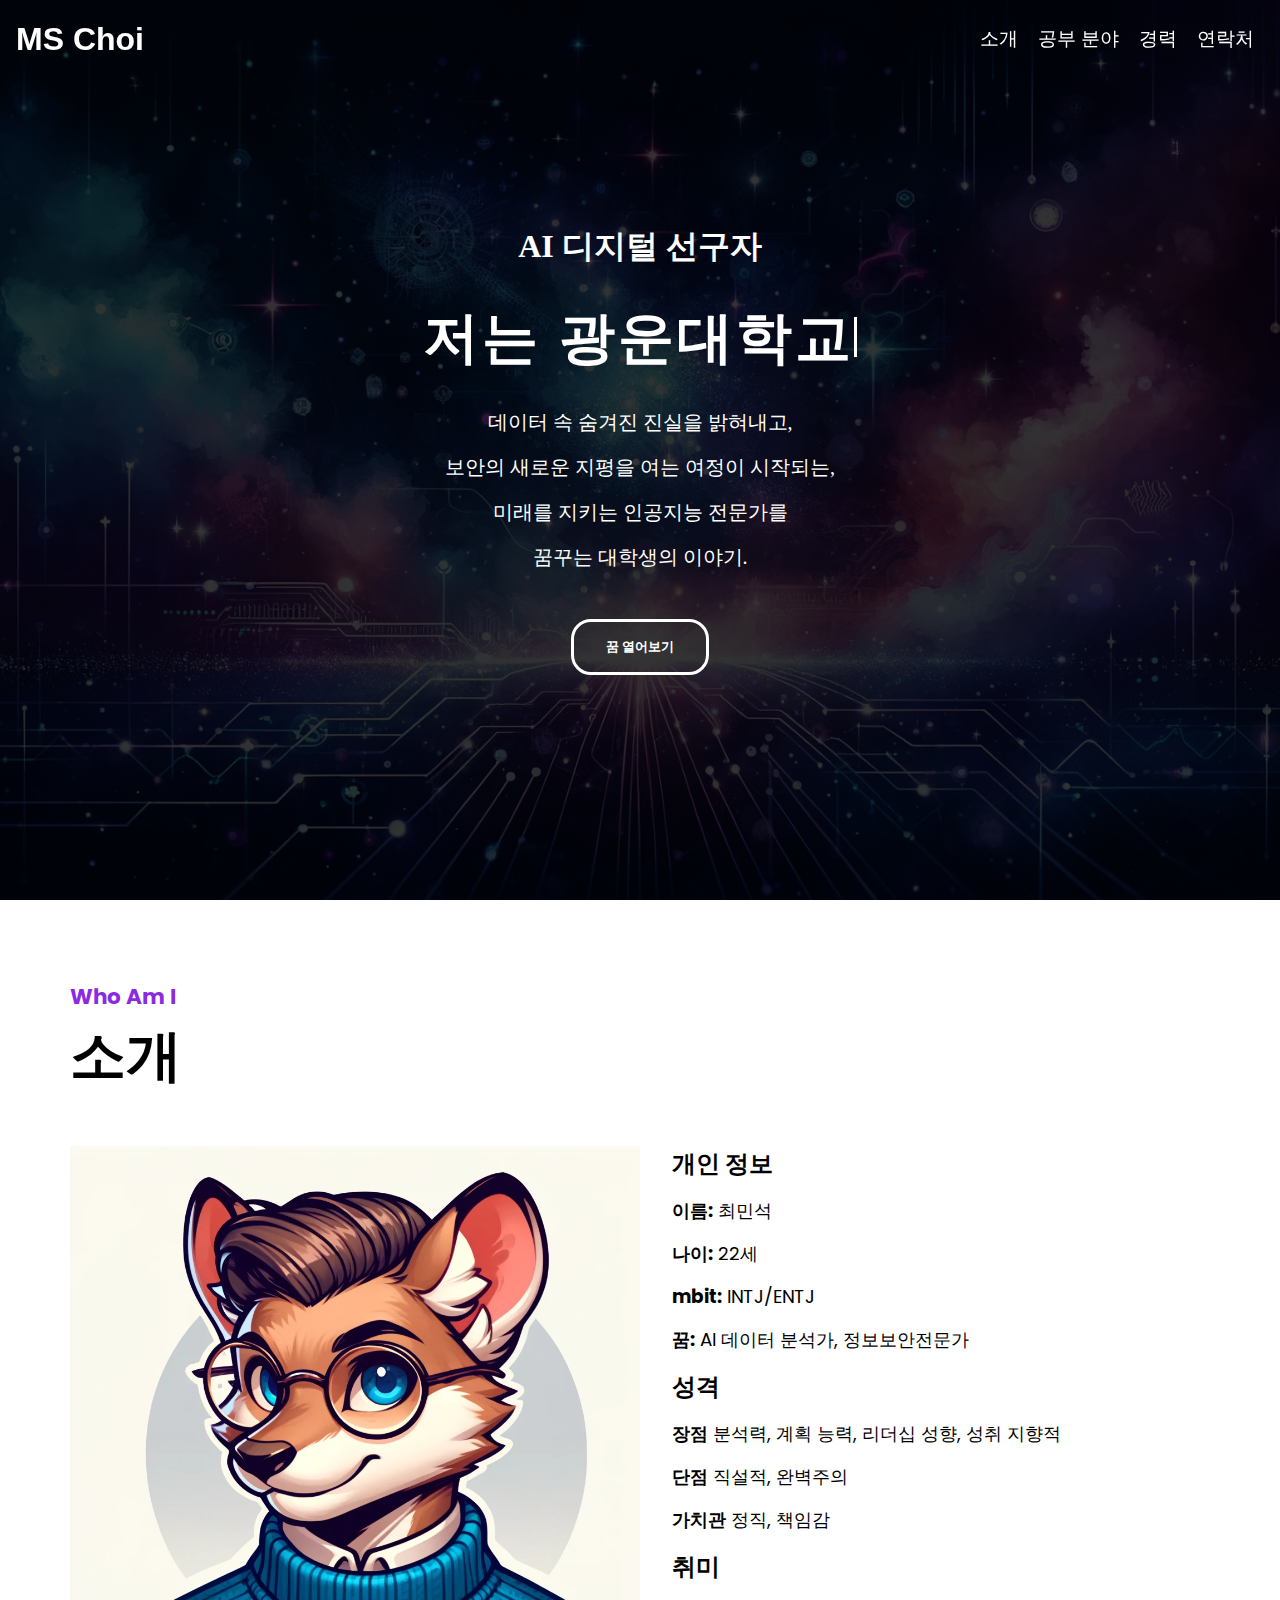
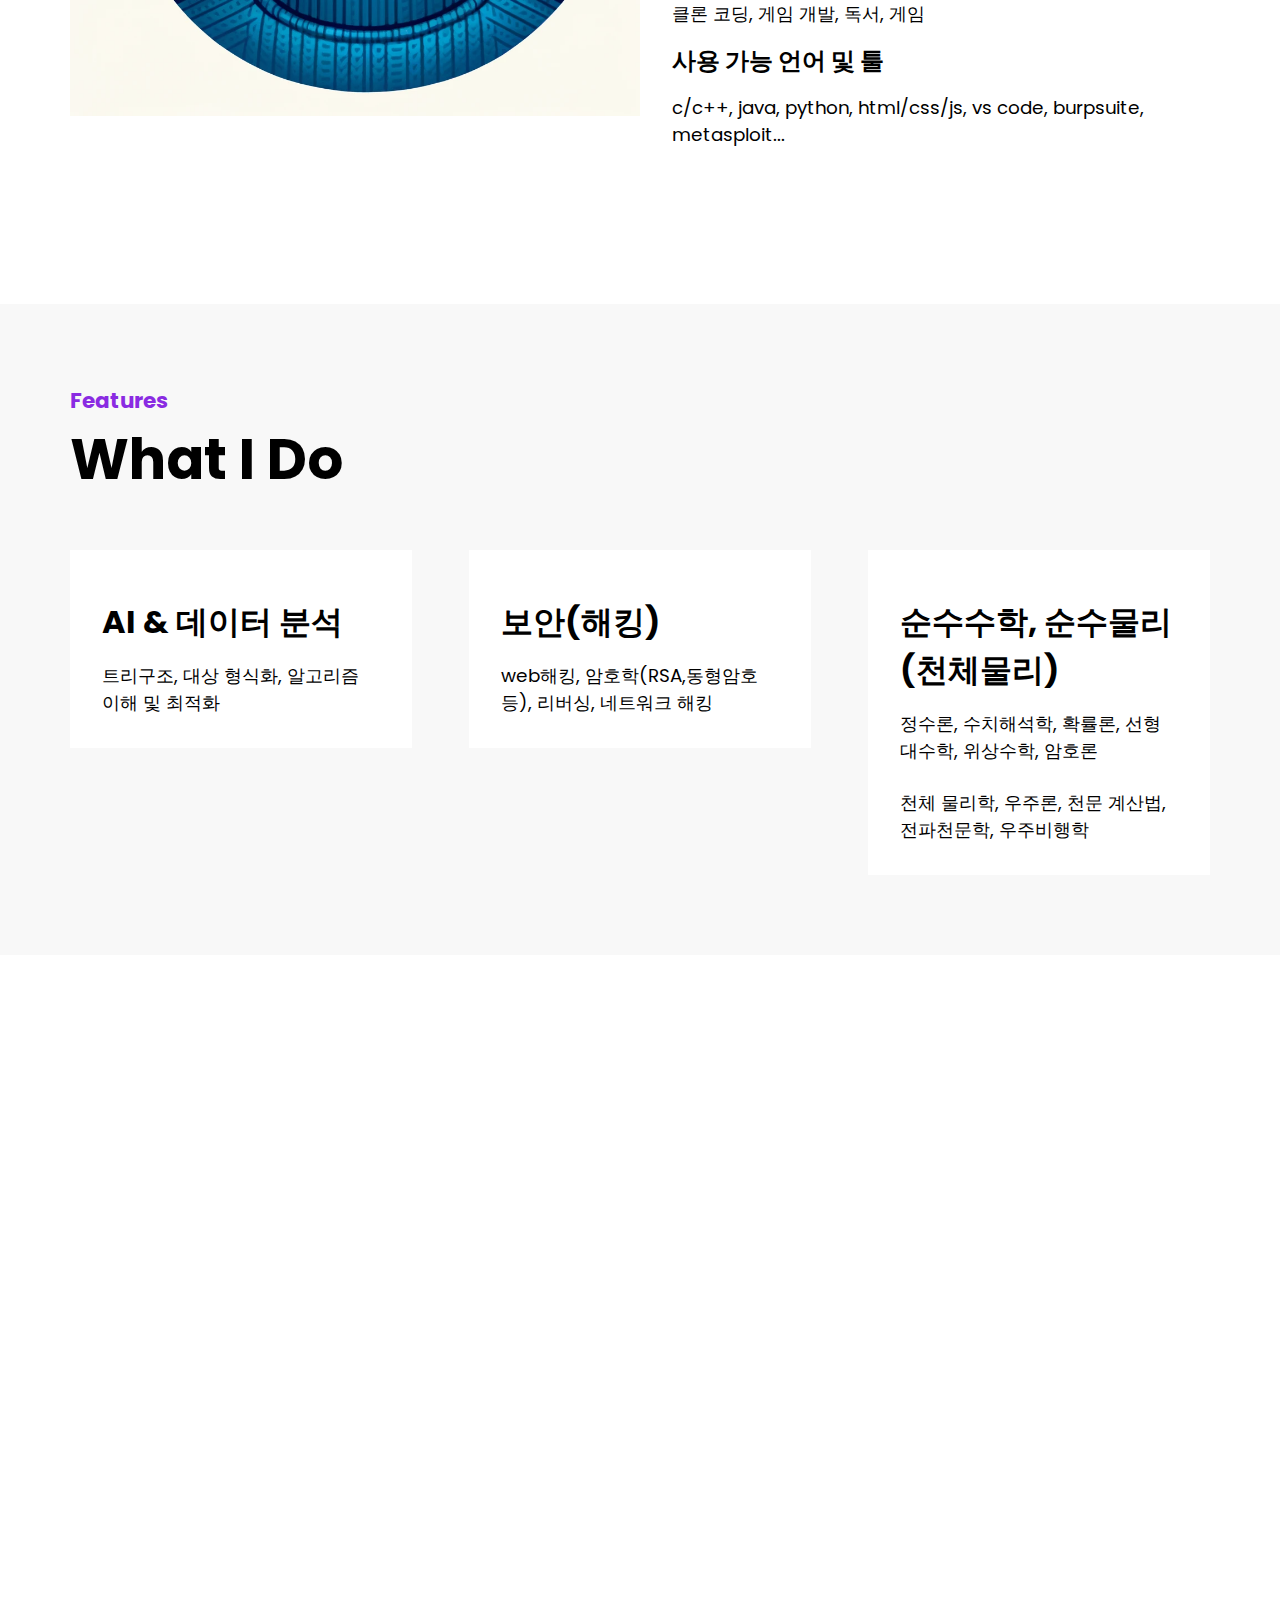
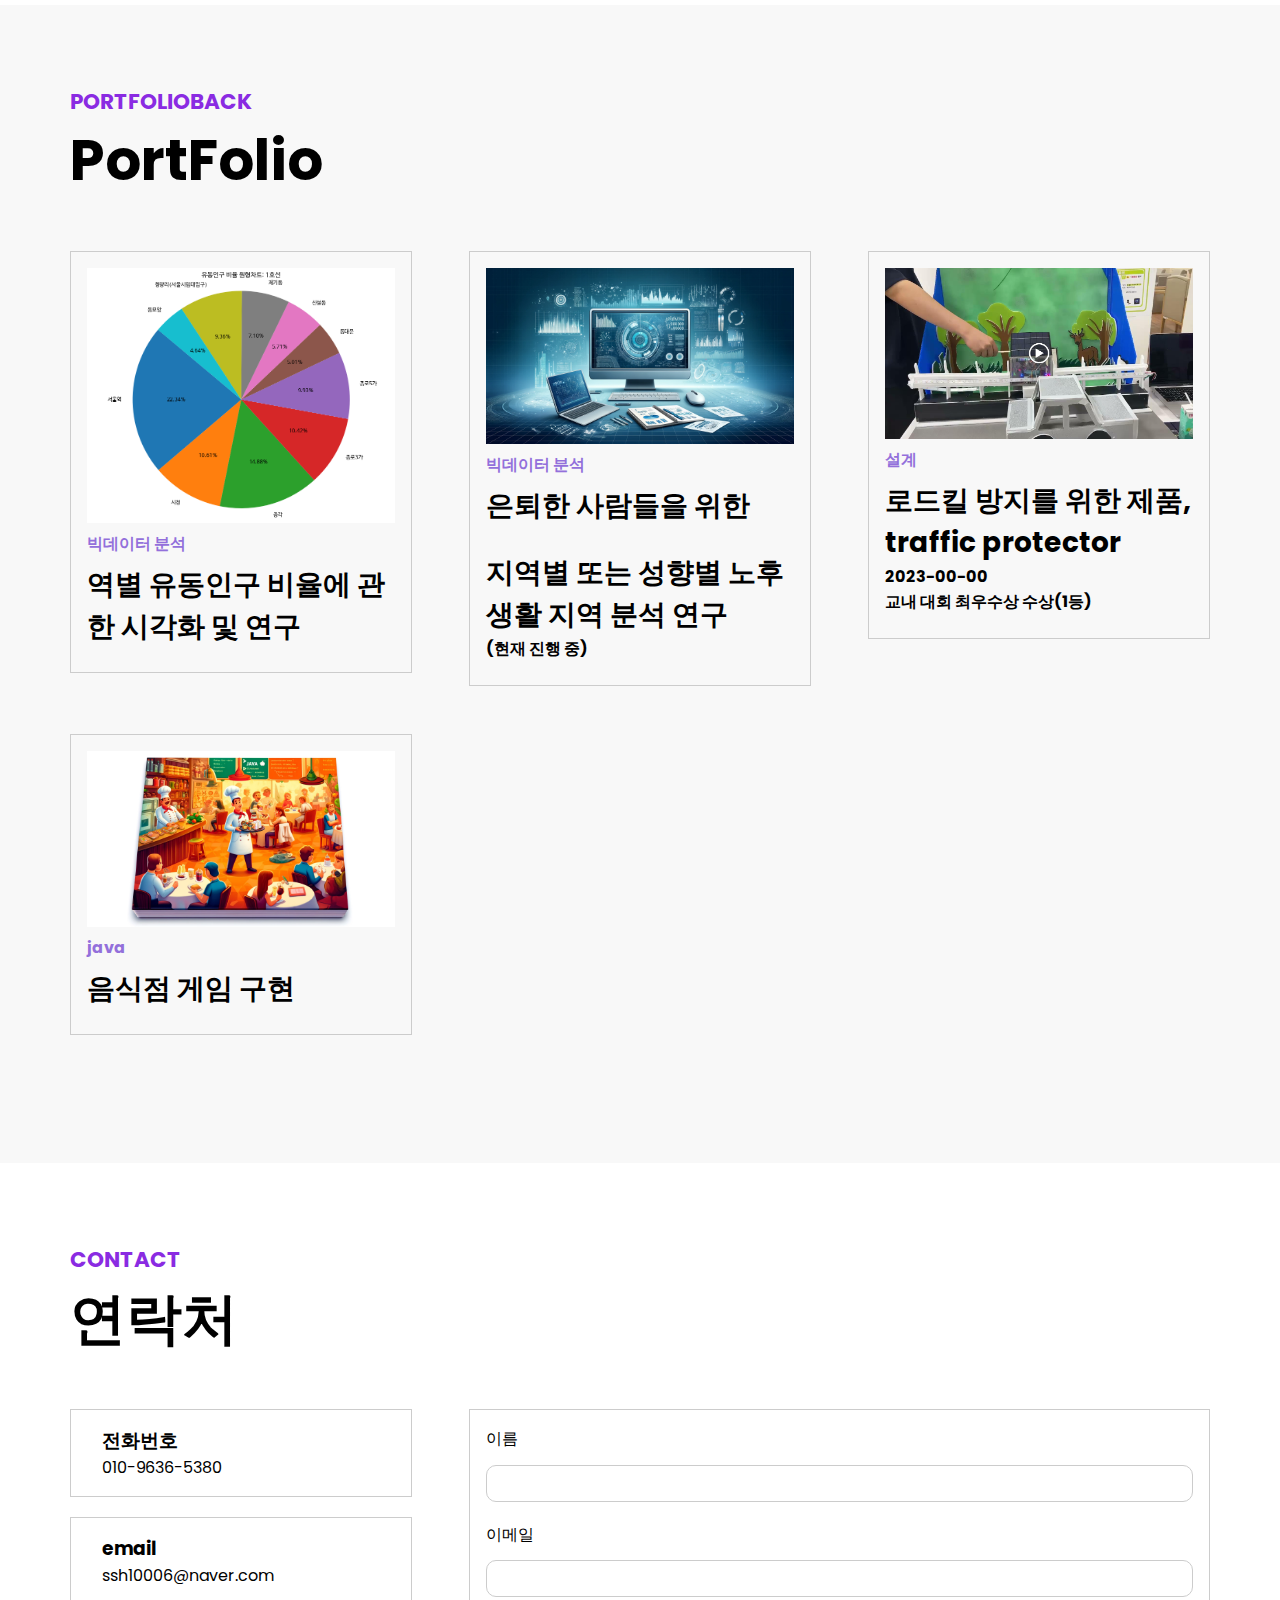
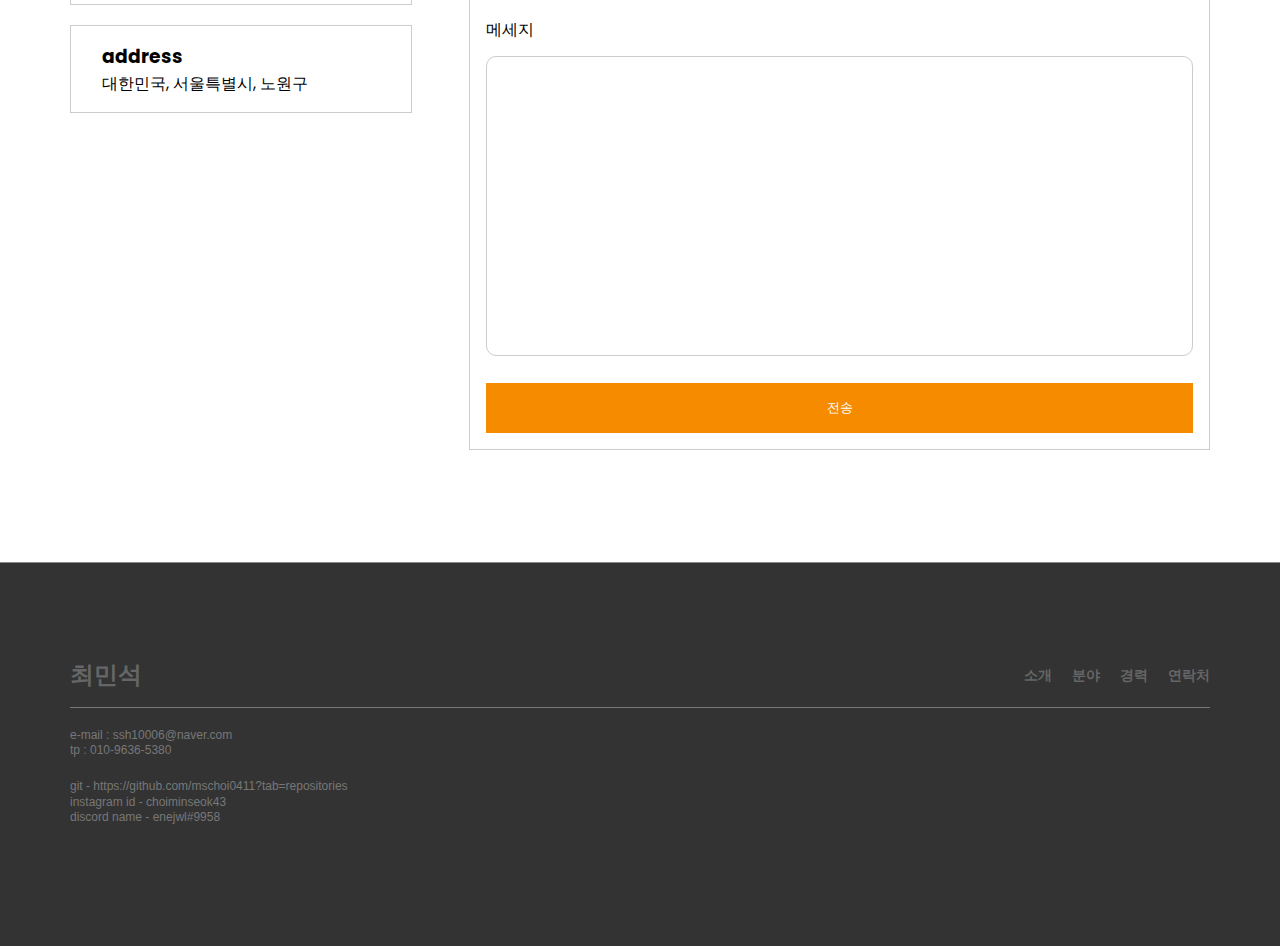
==== end/index.html @ cae5f687 "Add files via upload" ====
<!DOCTYPE html>
<html lang="zxx">
<head>
  <meta charset="UTF-8">
  <meta http-equiv="X-UA-Compatible" content="IE=edge">
  <meta name="viewport" content="width=device-width, initial-scale=1.0">
  <title>Final Project</title>
  <link rel="stylesheet" href="https://cdnjs.cloudflare.com/ajax/libs/font-awesome/6.1.1/css/all.min.css" integrity="sha512-KfkfwYDsLkIlwQp6LFnl8zNdLGxu9YAA1QvwINks4PhcElQSvqcyVLLD9aMhXd13uQjoXtEKNosOWaZqXgel0g==" crossorigin="anonymous" referrerpolicy="no-referrer" />
  <link rel="stylesheet" href="style.css">
</head>
<body>
  <!-- header -->
  <header>
    <div class="container">
      <h1>
        <button data-animation-scroll="true" data-target="#main">MS Choi</button>
      </h1>
      <nav>
        <ul>
          <li>
            <button data-animation-scroll="true" data-target="#about">
              소개
            </button>
          </li>
          <li>
            <button data-animation-scroll="true" data-target="#features">
              공부 분야
            </button>
          </li>
          <li>
            <button data-animation-scroll="true" data-target="#portfolio">
              경력
            </button>
          </li>
          <li>
            <button data-animation-scroll="true" data-target="#contact">
              연락처
            </button>
          </li>
        </ul>
      </nav>
    </div>
  </header>
  <!-- //end header -->
  <!-- main -->
  <main id="main">
    <div class="container">
      <h4>AI 디지털 선구자</h4>
      <h2 class="active">저는 <span></span></h2>
      <p>데이터 속 숨겨진 진실을 밝혀내고,</p><br>
      <p>보안의 새로운 지평을 여는 여정이 시작되는,</p><br> 
      <p>미래를 지키는 인공지능 전문가를 </p><br>
      <p>꿈꾸는 대학생의 이야기.</p>
      <button class="download" data-animation-scroll="true" data-target="#about">꿈 열어보기</button>
      <button class="mouse"><i class="fa-solid fa-computer-mouse"></i></button>
    </div>
  </main>
  <!-- //end Main -->
  <!-- About Me -->
  <section id="about" class="about">
    <div class="container">
      <div class="title">
        <h4>Who Am I</h4>
        <h2>소개</h2>
      </div>
      <div class="about-self">
        <div class="left">
          <img src="images/animation.png" alt="">
        </div>
        <div class="right">
          <div class="section personal-info">
            <h2>개인 정보</h2>
            <p><strong>이름:</strong> 최민석</p>
            <p><strong>나이:</strong> 22세</p>
            <p><strong>mbit:</strong> INTJ/ENTJ</p>
            <p><strong>꿈:</strong> AI 데이터 분석가, 정보보안전문가</p>
        </div>
        <div class="section contact-info">
            <h2>성격</h2>
            <p><strong>장점</strong> 분석력, 계획 능력, 리더십 성향, 성취 지향적</p>
            <p><strong>단점</strong> 직설적, 완벽주의</p>
            <p><strong>가치관</strong> 정직, 책임감</p>
        </div>
        <div class="section bio">
            <h2>취미</h2>
            <p>클론 코딩, 게임 개발, 독서, 게임</p>
            <h2>사용 가능 언어 및 툴</h2>
            <p>c/c++, java, python, html/css/js, vs code, burpsuite, metasploit...</p>
        </div>
          <div class="social">
            <a href="https://discord.com" target="_blank">
              <i class="fa-brands fa-discord"></i>
            </a>
            <a href="https://www.instagram.com/" target="_blank">
              <i class="fa-brands fa-instagram"></i>
            </a>
            <a href="https://github.com" target="_blank">
              <i class="fa-brands fa-github"></i>
            </a>
          </div>
        </div>
      </div>
    </div>
  </section>
  <!-- end About Me -->
  <!-- What I Do -->
  <section id="features" class="do">
    <div class="container">
      <div class="title">
        <h4>Features</h4>
        <h2>What I Do</h2>
      </div>
      <div class="do-me">                       
        <div class="do-inner" onclick="showTooltip(this, '','data-analysis')">
          <div class="icon">
            <i class="fa-solid fa-server"></i>        
          </div>
          <div class="content">
            <h3>AI & 데이터 분석</h3>
            <p>트리구조, 대상 형식화, 알고리즘 이해 및 최적화</p>
          </div>
        </div>
        <div class="do-inner" onclick="showTooltip(this, '','security')">
          <div class="icon">
            <i class="fa-solid fa-key"></i>
          </div>
          <div class="content">
            <h3>보안(해킹)</h3>
            <p>web해킹, 암호학(RSA,동형암호 등), 리버싱, 네트워크 해킹</p>
          </div>
        </div>
        <div class="do-inner" onclick="showTooltip(this, '', 'math-physics')">
          <div class="icon">
            <i class="fa-solid fa-rocket"></i>
          </div>
          <div class="content">
            <h3>순수수학, 순수물리(천체물리)</h3>
            <p>정수론, 수치해석학, 확률론, 선형대수학, 위상수학, 암호론</p> <br>
            <p>천체 물리학, 우주론, 천문 계산법, 전파천문학, 우주비행학</p>
          </div>  
      </div>
    </div>  
  </section>
  <!-- //end What I Do -->
  <!-- Background -->
  <div class="bg"></div>
  <!-- //end Background-->
  <!-- PortFolio -->
  <section id="portfolio" class="portfolio">
    <div class="container">
      <div class="title">
        <h4>PORTFOLIOBACK</h4>
        <h2>PortFolio</h2>
      </div>
      <div class="portfolio-me">
        <div class="portfolio-inner">
          <a href="https://github.com/mschoi0411/Data-Analysis/tree/main/%EC%9C%A0%EB%8F%99%EC%9D%B8%EA%B5%AC" target="_blank">
            <img src="images/bigdata01.png" alt="">
            <strong>빅데이터 분석</strong>
            <h3>역별 유동인구 비율에 관한 시각화 및 연구</h3>
          </a>
        </div>
        <div class="portfolio-inner">
          <a href="https://github.com/mschoi0411/Data-Analysis/tree/main/%EB%85%B8%ED%9B%84%EC%83%9D%ED%99%9C%EC%A7%80%EC%97%AD%20%EB%B6%84%EC%84%9D" target="_blank">
            <img src="images/data project.png" alt="">
            <strong>빅데이터 분석</strong>
            <h3>은퇴한 사람들을 위한</h3> <br>
            <h3>지역별 또는 성향별 노후생활 지역 분석 연구</h3>
            <h4>(현재 진행 중)</h4>
          </a>
        </div>
        <div class="portfolio-inner">
          <a href="https://github.com/mschoi0411/traffic-protectors" target="_blank">
          <img src="images/traffic protector.png" alt="">
          <strong>설계</strong>
          <h3> 로드킬 방지를 위한 제품, traffic protector</h3>
          <h4>2023-00-00</h4>
          <h4>교내 대회 최우수상 수상(1등)</h4>
          </a>
        </div>
        <div class="portfolio-inner">
          <a href="https://github.com/mschoi0411/java_project" target="_blank">
          <img src="images/java restaurant.png" alt="">
          <strong>java</strong>
          <h3>음식점 게임 구현</h3>
          </a>
        </div>
      </div>
    </div>
  </section>
  <!-- //end PortFolio -->
   <!-- Contact With Me -->
   <section id="contact" class="contact">
    <div class="container">
      <div class="title">
        <h4>CONTACT</h4>
        <h2>연락처</h2>
      </div>
      <div class="contact-me">
        <div class="left">
          <div class="card">
            <div class="icon">
              <i class="fa-solid fa-phone-volume"></i>
            </div>
            <div class="info-text">
              <h3>전화번호</h3>
              <p>010-9636-5380</p>
            </div>
          </div>
          <div class="card">
            <div class="icon">
              <i class="fa-solid fa-envelope-open-text"></i>
            </div>
            <div class="info-text">
              <h3>email</h3>
              <p>ssh10006@naver.com</p>
            </div>
          </div>
          <div class="card">
            <div class="icon">
              <i class="fa-solid fa-location-crosshairs"></i>
            </div>
            <div class="info-text">
              <h3>address</h3>
              <p>대한민국, 서울특별시, 노원구</p>
            </div>
          </div>
        </div>
        <div class="right">
          <form action="send_email.php" method="post">
            <div class="form-group">
              <label for="name">이름</label>
              <input type="text" id="name" name="name" required>
            </div>
            <div class="form-group">
              <label for="email">이메일</label>
              <input type="text" id="email" name="name" required>
            </div>
            <div class="form-group">
              <label for="msg">메세지</label>
              <textarea id="msg" name="message" required></textarea>
            </div>
            <button type="submit">전송</button>
          </form>
        </div>
      </div>
    </div>
  </section>
  <!-- end Contact With Me -->
  <footer>
    <div class="inner">
      <div class="upper">
        <h1>최민석</h1>
        <ul>
          <li><a href="#">소개</a></li>
          <li><a href="#">분야</a></li>
          <li><a href="#">경력</a></li>
          <li><a href="#">연락처</a></li>
        </ul>
      </div>

      <div class="lower">
        <address>
          e-mail : ssh10006@naver.com <br>
          tp : 010-9636-5380
        </address>
        <p>
          git - https://github.com/mschoi0411?tab=repositories <br>
          instagram id - choiminseok43 <br>
          discord name - enejwl#9958
        </p>
      </div>
    </div>
  </footer>
  <!-- script 태그는 수정하지 않습니다. -->
  <script src="script.js"></script>
</body>
</html>
---- end/style.css ----
@import url('https://fonts.googleapis.com/css2?family=Poppins:wght@400;700&family=Varela+Round&display=swap');
/* header.css */
*{
  margin:0;
  padding:0;
  box-sizing:border-box;
}
a, a:link, a:visited{
  color:inherit;
  text-decoration:none;
}
li{
  list-style:none;
}
.container{
  width:1140px;
  margin:0 auto;
}
header{
  position:fixed;
  color:white;
  top:0;
  z-index:1;
  width:100%;
  padding:1rem;
}
header .container{
  display:flex;
  justify-content:space-between;
  align-items:center;
  width:100%;
}
header nav ul{
  display:flex;
}
header nav ul li{
  padding:10px;
}
header button{
  background: transparent;
  border:0;
  cursor: pointer;
  color:white; 
}
header h1 button{
  font-size: 2rem;
  font-weight: bold;
}
header nav ul li button{
  font-size: 1.2rem;
}
/* End header.css */
/* main.css */
main{
  width:100%;
  height:100vh;
  color:white;
  background:linear-gradient(rgba(0,0,0,0.8), rgba(0,0,0,0.8)), url('images/me.jpg') center center;
  background-size:cover;
  display:flex;
  justify-content:center;
  align-items:center;
  text-align:center;
}
main h4{
  font-size:2rem;
}
main h2{
  font-size:3.5rem;
  margin:2rem 0;
  letter-spacing:3px;
  font-family:'Varela Round', sans-serif; /* 웹 폰트 추가 */
}
main p{
  max-width:500px;
  margin:0 auto;
  font-size:1.25rem;
}
main button.download{
  background-color:transparent;
  border:3px solid white;
  border-radius:20px;
  padding:1rem 2rem;
  margin-top:3rem;
  color:white;
  font-weight:bold;
  cursor:pointer;
}
main button.mouse{
  background-color:transparent;
  border:none;
  color:white;
  font-size:2rem;
  position:absolute;
  bottom:1rem;
  left:50%;
  transform:translateX(-50%);
  animation:upDown 1s ease-in-out infinite;
  cursor:pointer;
}
@keyframes upDown{
  0%{
    bottom:1rem;
  }
  50%{
    bottom:1.5rem;
  }
  100%{
    bottom:1rem;
  }
}
main h2 span::after{
  content:"";
  height:40px;
  width:3px;
  background-color:#fff;
  display:inline-block;
  animation: blink .7s ease-in-out infinite;
}
@keyframes blink {
  0%{
    opacity: 1;
  }
  100%{
    opacity: 0;
  }
}

/* about_me.css */
section{
  font-family:'Poppins', sans-serif;
  padding:5rem 0;
}
section:nth-child(2n){
  background-color:#f8f8f8;
}
section .title{
  margin-bottom:3rem;
}
section .title h4{
  font-size:1.35rem;
  color:#8A2BE2;
  position:relative;
}
section .title h2{
  font-size:3.5rem; 
}
section .title p{
  font-size:1.15rem;
}
/* float 속성 해제 */
section .about-self::after{
  content:"";
  clear:both;
  display:block;
}
/* 본문 너비 절반 지정 & 왼쪽 배치 */
section .about-self .left{
  width:50%;
  float:left;
}
/* 이미지 크기가 부모 영역을 넘지 않도록 부모 영역의 최대 크기로 지정 */
section .about-self .left img{
  max-width:100%;
}
/* 본문 너비 절반 지정 & 오른쪽 배치 */
section .about-self .right{
  width:50%;
  float:left;
  padding:0 2rem;
}
/* 본문 오른쪽 h3 태그의 글자 크기와 여백 지정 */
section .about-self .right h3{
  font-size:2.25rem;
  margin-bottom:1rem;
}
/* 본문 오른쪽 h3 태그의 strong 태그 색상 강조 */
section .about-self .right h3 strong{
  color:#8A2BE2;
}
/* 본문 오른쪽 p 태그의 크기와 여백 지정 */
section .about-self .right p{
  font-size:1.15rem;
  margin:1rem 0;
}
/* 본문 오른쪽의 아이콘 폰트 크기와 여백 지정 */
section .about-self .right .social a{
  font-size:2.5rem;
  margin-right:0.2rem;
}
/* End about_me.css */
/* what_i_do.css */
/* float 속성 해제*/
section .do-me::after{
  content:"";
  display:block;
  clear:both;
}
/* 사각형 크기와 간격, 내부 여백 설정 */
section .do-me .do-inner{
  background-color:#fff;
  width:30%;
  padding:2rem; 
  float:left;
  margin-right:5%;
  cursor:pointer;
}
/* 마지막 사각형의 외부 여백 설정 */
section .do-me .do-inner:last-child{
  margin-right:0;
}
/* 아이콘 폰트 크기와 색상 */
section .do-me .do-inner .icon i{
  font-size:2.5rem;
  color:#9370DB;
}
/* HTML5, CSS3, BootStrap v5.0 텍스트 크기와 간격 */
section .do-me .do-inner .content h3{
  font-size:2rem;
  margin:1rem 0;
}
/* 사각형 텍스트 크기 */
section .do-me .do-inner .content p{
  font-size:1.15rem;
}
/* do-inner 클래스에 마우스를 올리면 배경색과 텍스트 색상 변경 */
section .do-me .do-inner:hover{
  background-color:rgb(151, 81, 216);
  color:white;
}
/* do-inner 클래스에 마우스를 올리면 아이콘 폰트 색상 변경 */
section .do-me .do-inner:hover i{
  color:white;
}
/* End what_i_do.css */
/* background.css */
.bg{
  background:url('./images/background.jpg') center center;
  background-size:cover;
  background-attachment:fixed;
  height:650px;
}
/* End background.css */
/* portfolio.css */
/* clear 속성으로 float 속성값 해제*/
section.portfolio::after{
  content:"";
  display:block;
  clear:both;
}
/* portfolio-inner 사각형 꾸미기 */
section.portfolio .portfolio-inner{
  width:30%;
  margin-right:5%;
  padding:1rem 1rem 1.5rem 1rem;
  float:left;
  background-color:#f8f8f8;
  border:1px solid #ccc;
  margin-bottom:3rem;
}
/* 3번째마다 margin-right 0 적용 */
section.portfolio .portfolio-inner:nth-child(3n){
   margin-right:0;
}
/* 이미지의 크기가 부모 요소를 넘지 않도록 100%로 지정 */
section.portfolio .portfolio-inner img{
  width:100%;
  display:block;
}
/* strong 태그 색상과 간격 */
section.portfolio .portfolio-inner strong{
  color:#9370DB;
  margin:0.5rem 0;
  display:block;
}
/* h3 태그 색상과 간격 */
section.portfolio .portfolio-inner h3{
  font-size:1.75rem;
}
/* End portfolio.css */
/* contact_with_me.css */

section.contact .contact-me::after{
  content:"";
  display:block;
  clear:both;
}
section.contact .contact-me .left{
  width:30%;
  float:left;
}
section.contact .contact-me .right{
  float:left;
  width:65%;
  margin-left:5%;
}
section.contact .contact-me .left .card{
  border:1px solid #ccc;
  padding:1rem;
  display:flex;
  align-items:center;
  margin-bottom:1.25rem;
}
section.contact .contact-me .left .card .icon i{
  font-size:2rem;
  margin-right:15px;
}
section.contact .contact-me .right{ 
  float:left;
  width:65%;
  margin-left:5%;
  margin-bottom:2rem;
  border:1px solid #ccc;
  padding:1rem;
}
/* form-group 사이 간격 지정 */
section.contact .contact-me .right .form-group{
  margin-bottom:1.25rem;
}
/* label 태그가 인라인 성격이어서 외부 여백을 적용하기 위해 block으로 변경 */
section.contact .contact-me .right .form-group label{
  display:block;
  margin-bottom:0.85rem;
}
/* input 요소 꾸미기 */
section.contact .contact-me .right .form-group input{
  padding:0.625rem;
  width:100%;
  outline:none;
  border:1px solid #ccc;
  border-radius:10px;
}
/* :focus 가상 클래스 선택자로 입력 요소에 커서가 활성화되면 파란색 테두리와 그림자 효과 추가 */ 
section.contact .contact-me .right .form-group input:focus{
  border:1px solid #719ECE;
  box-shadow:0 0 10px #719ECE;
}
/* textarea 요소 꾸미기 */
section.contact .contact-me .right .form-group textarea{
  height:300px;
  width:100%;
  resize:none;
  border:1px solid #ccc;
  border-radius:10px;
}
/* textarea 요소에 커서 활성화가 되면 파란색 테두리와 그림자 효과 추가 */
section.contact .contact-me .right .form-group textarea:focus{
  outline:none;
  border:1px solid #719ECE;
  box-shadow:0 0 10px #719ECE;
}
/* 버튼 요소 꾸미기 */
section.contact .contact-me .right button{
  width:100%;
  padding:1rem;
  background-color:#f78b00;
  border:none;
  color:white;
}

/* End contact_with_me.css */
footer {
  width: 100%;
  background: #333;
  padding: 100px 0px;
  border-top: 1px solid #888;
}
footer .inner {
  max-width: 1180px;
  margin: 0 auto;
  padding: 0 20px;
  box-sizing: border-box;
}
footer .inner .upper {
  display: flex;
  justify-content: space-between;
  align-items: center;
  flex-wrap: wrap;
  width: 100%;
  border-bottom: 1px solid #777;
  padding-bottom: 20px;
}
footer .inner .upper h1 {
  font: bold 24px/1 "arial";
  color: #666;
}
footer .inner .upper ul {
  display: flex;
  margin: 0;
  padding: 0;
  list-style: none;
}
footer .inner .upper ul li {
  margin-left: 20px;
}
footer .inner .upper ul li a {
  font: bold 14px/1 "arial";
  color: #666;
}
footer .inner .lower {
  width: 100%;
  padding-top: 20px;
}
footer .inner .lower address,
footer .inner .lower p {
  width: 100%;
  font: 12px/1.3 "arial";
  color: #777;
  margin-bottom: 20px;
}

/* media.css */
@media screen and (max-width: 1140px){

  /* 메인 container 기준 1140 -> 992px */
  main .container{
    width: 992px;
  }
  
  /* 섹션 container 기준 1140 -> 600px */
  section .container{
    width:600px;
  }

  /* About me 영역 왼쪽을 너비를 50% -> 100% 변경 */
  section .about-self .left{
    width:100%;
    margin-bottom: 1.5rem;
  }
  /* About me 영역 오른쪽 너비를 50% -> 100% 변경 */
  section  .about-self .right{
    width:100%;
    padding:0;
  }

  /* What I Do 영역의 콘텐츠 박스의 너비를 30% -> 48% 변경 */
  section .do-me .do-inner{
    width:48%;
    margin-bottom: 1.5rem;
    margin-right: 0;
  }

  section .do-me .do-inner:nth-child(2n+1){
    margin-right:4%; /* 1, 3, 5...번째 본문 사각형에 margin-right 4% 적용 */
  }
  
  /* PortFolio 영역의 콘텐츠 박스 너비를 30% ->  48% 변경 */
  section .portfolio-me .portfolio-inner{
    width:48%;
    margin-right: 0;
  }

  section .portfolio-me .portfolio-inner:nth-child(2n+1){
    margin-right:4%;
  }

  /* Contact With Me 영역 */
  section.contact .contact-me .left{
    width:100%; /* 너비 변경 30% -> 100% */
  }
  
  section.contact .contact-me .right{
    width:100%;/* 너비 변경 65% -> 100% */
    margin-left: 0; /* margin 초기화 */
    
  }
}

@media (max-width: 992px){
  html{
    font-size: 14px;
  }

  /* 메인 영역 container 기준 너비 변경 */
  main .container{
    width: 768px; /* 992px -> 768px */
  }

  /* PortFolio 영역 */
  section .portfolio-me .portfolio-inner{
    width:100%; /* 48% -> 100% 변경 */
  } 
}

@media (max-width: 768px){
  html{
    font-size: 13px;
  }
  
  /* 메인 영역 container 기준 너비 변경 */
  main .container{
    width: 576px; /* 768px -> 576px */
  }

  section .container{
    width:400px; /* 600px -> 400px */
  }

  section .do-me .do-inner{
    width:100%; /* 48% -> 100% */
    margin-right: 0; /* margin 초기화 */
  }
}

@media (max-width: 576px){
  
  html{
    font-size: 12px;
  }

  main .container{
    width: 400px; /* 576px -> 400px */
  }

  section .container{
    width:360px; /* 400px -> 360px */
  }
}

@media (max-width: 400px){
  
  html{
    font-size: 11px;
  }
  main .container{
    width: 320px;/* 400px -> 320px */
  }

  main h4{
    font-size: 1.5rem;
  }
  section .container{
    width: 320px;/* 360px -> 320px */
  }
  section .title h2{
    font-size: 3rem; /* 3.5rem -> 3rem */
  }
}
/* End media.css */
header.active{
  background-color:rgba(0,0,0);
  animation:fadeIn 0.5s ease-in-out;
}
@keyframes fadeIn{
  0%{
    opacity:0;
  }
  100%{
    opacity:1;
  }
}

.tooltip {
  position: absolute;
  background-color: #333333;
  color: #fff;
  padding: 10px;
  border-radius: 5px;
  font-size: 12px;
  max-width: 300px; /* Increased max-width */
  display: none;
  z-index: 1000;
  word-wrap: break-word; /* Ensures long words break */
}
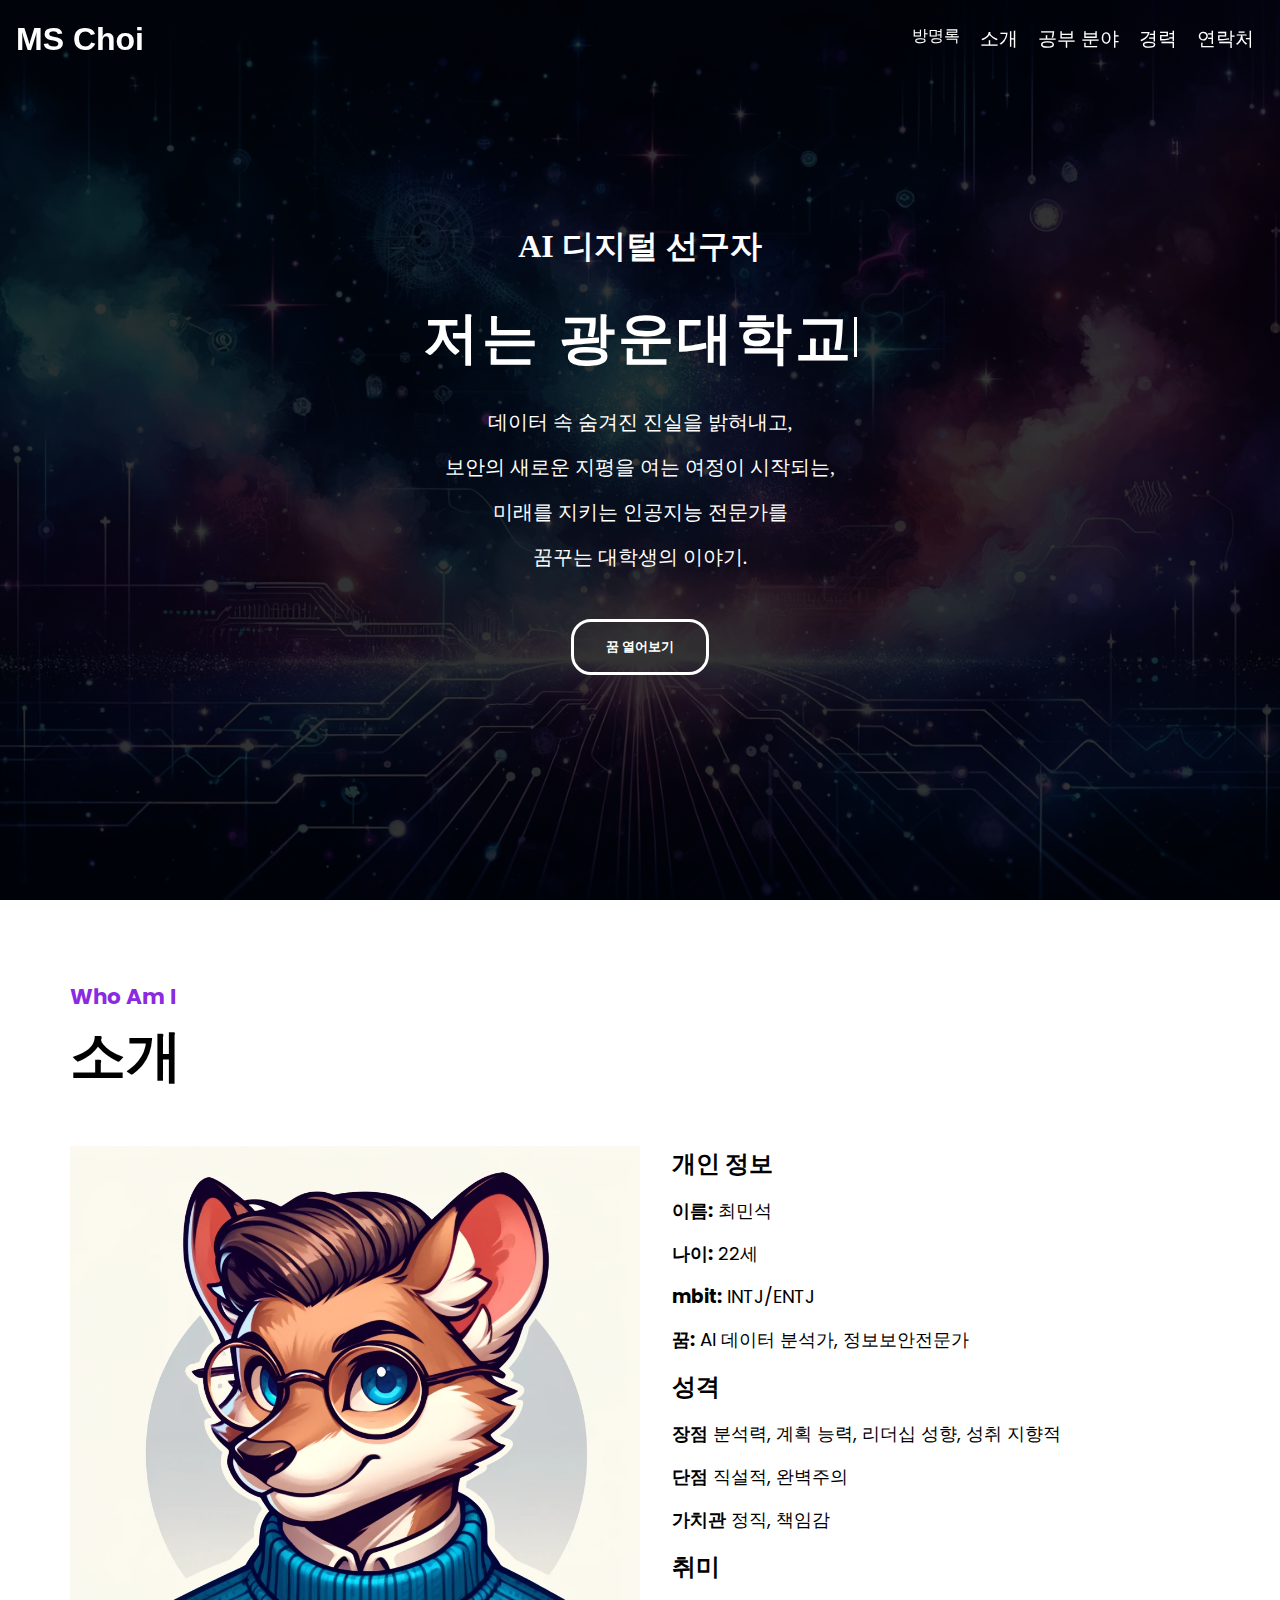
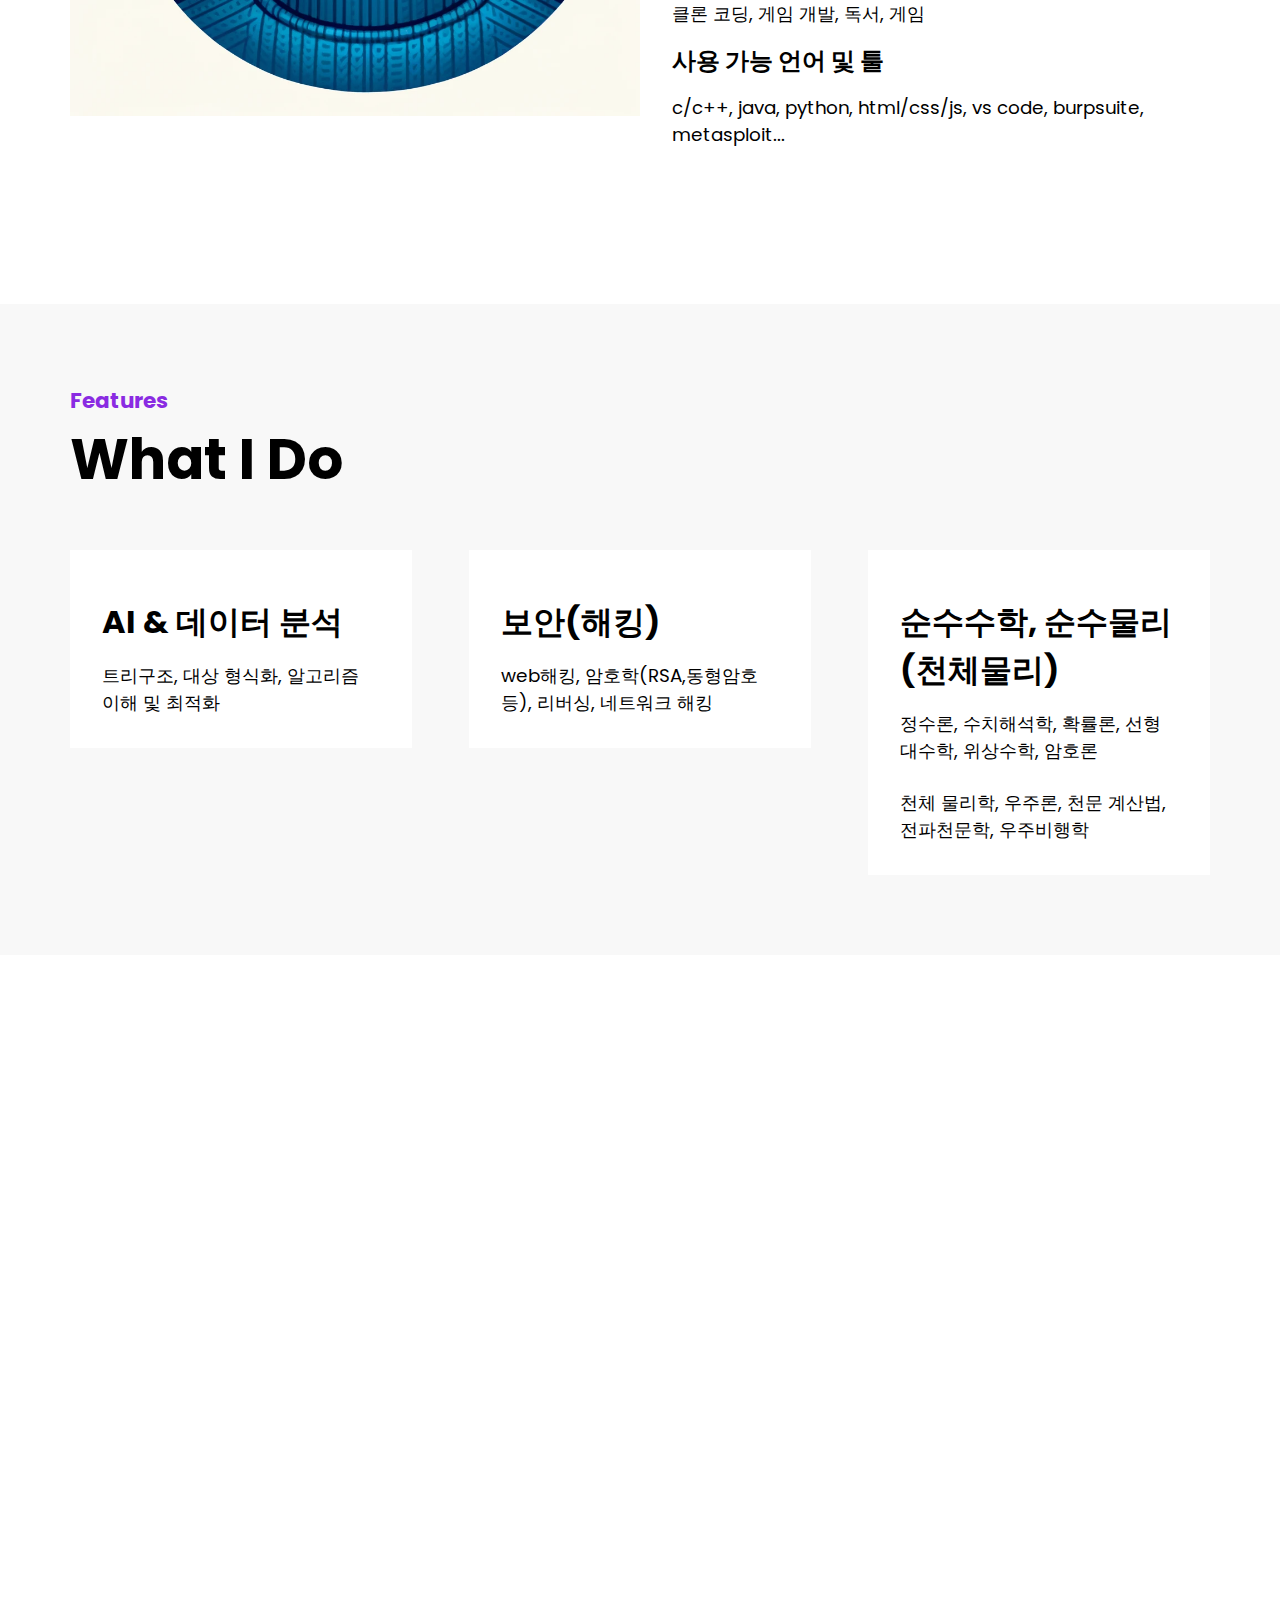
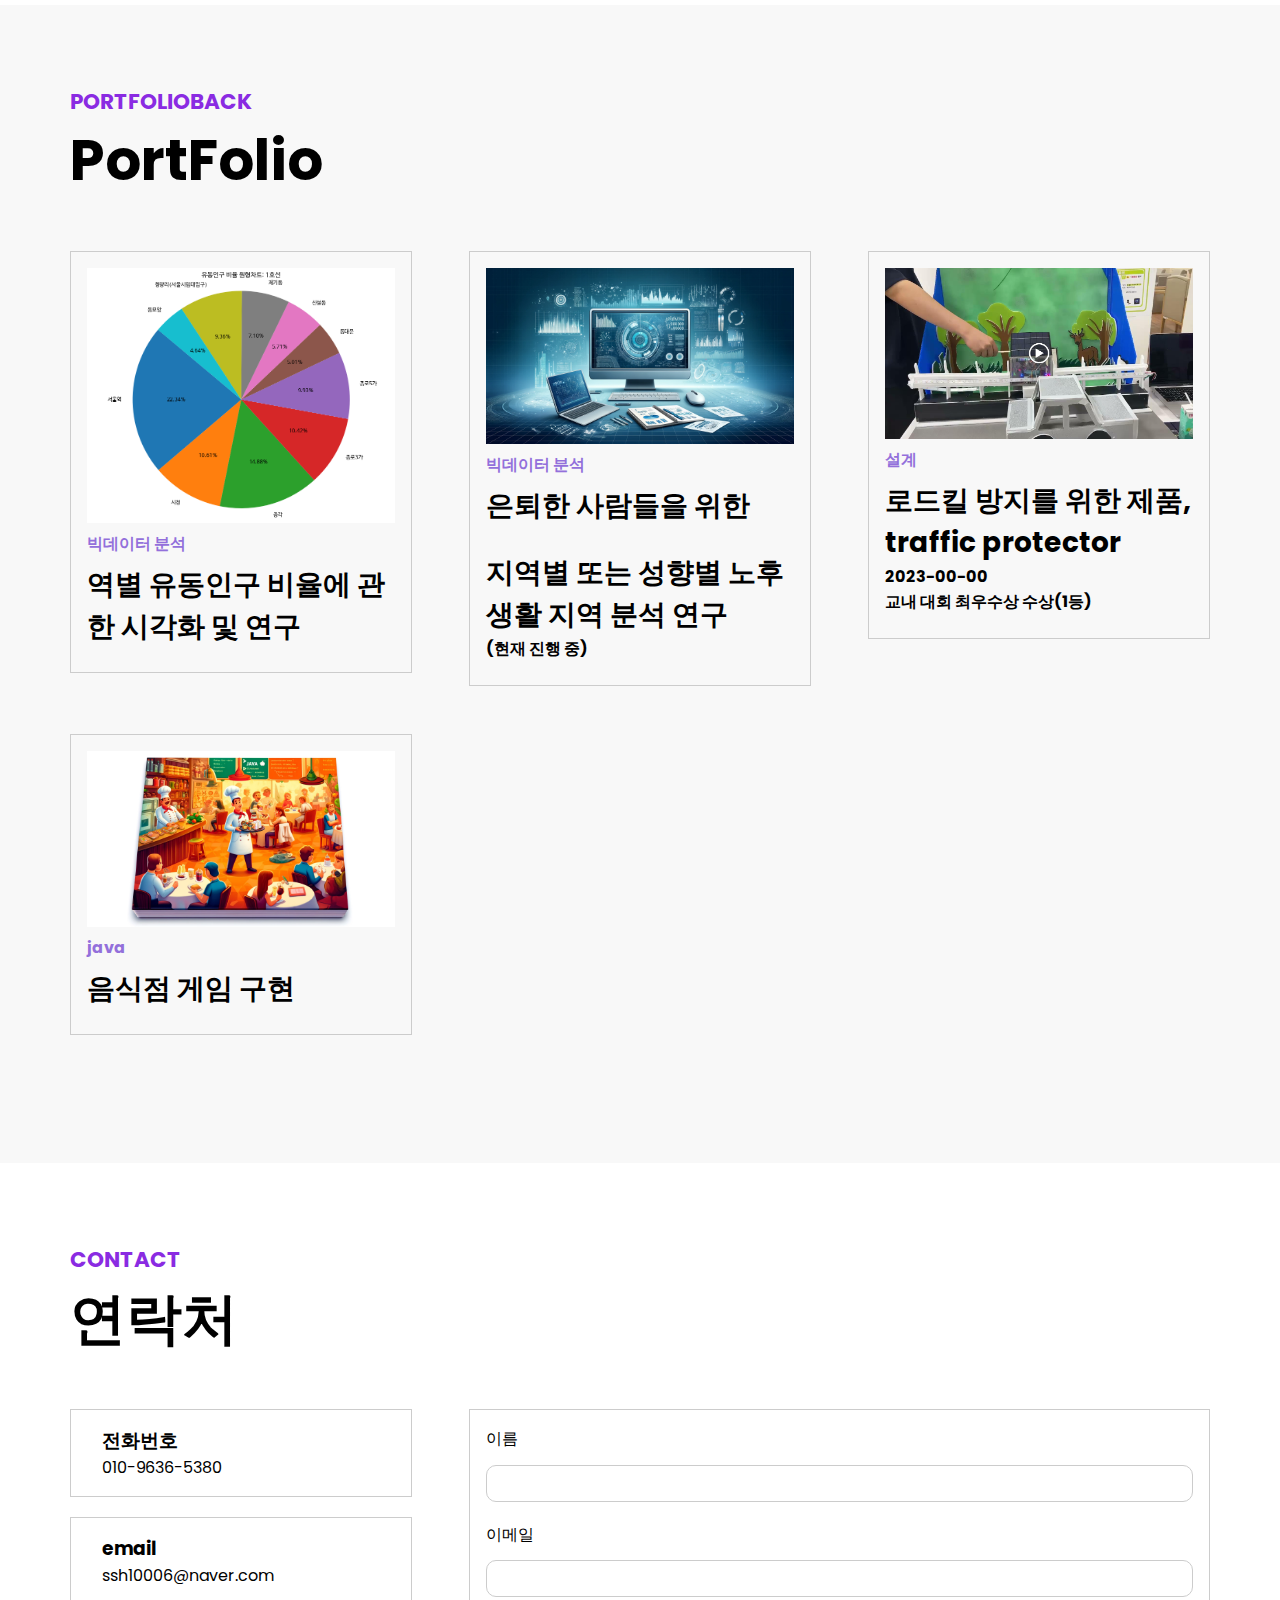
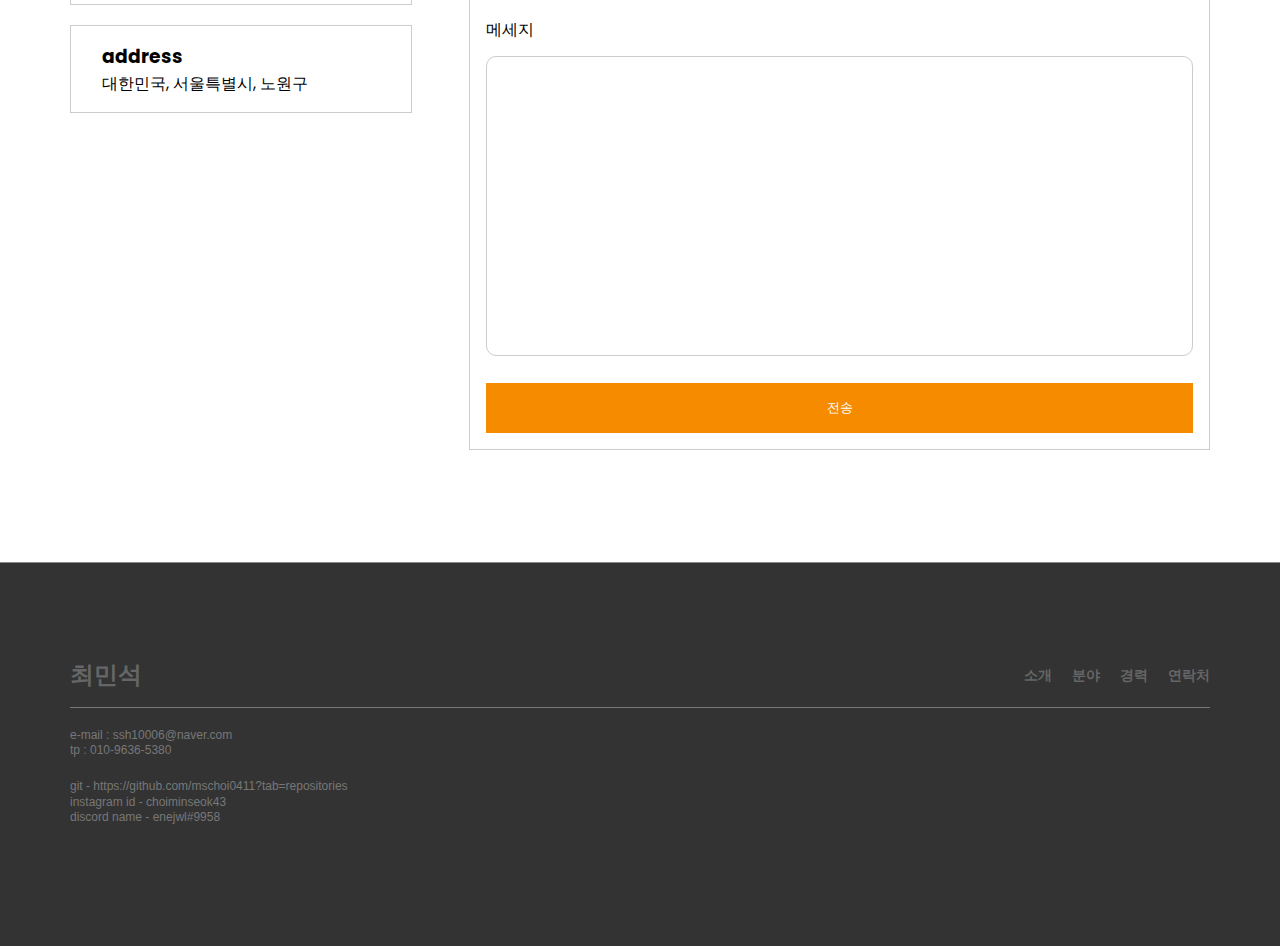
==== commit d3f424d9: "Update index.html" ====
--- a/end/index.html
+++ b/end/index.html
@@ -18,6 +18,11 @@
       <nav>
         <ul>
           <li>
+            <a href="todo.html">
+              방명록
+            </a>
+          </li>
+          <li>
             <button data-animation-scroll="true" data-target="#about">
               소개
             </button>
@@ -275,4 +280,4 @@
   <!-- script 태그는 수정하지 않습니다. -->
   <script src="script.js"></script>
 </body>
-</html>+</html>
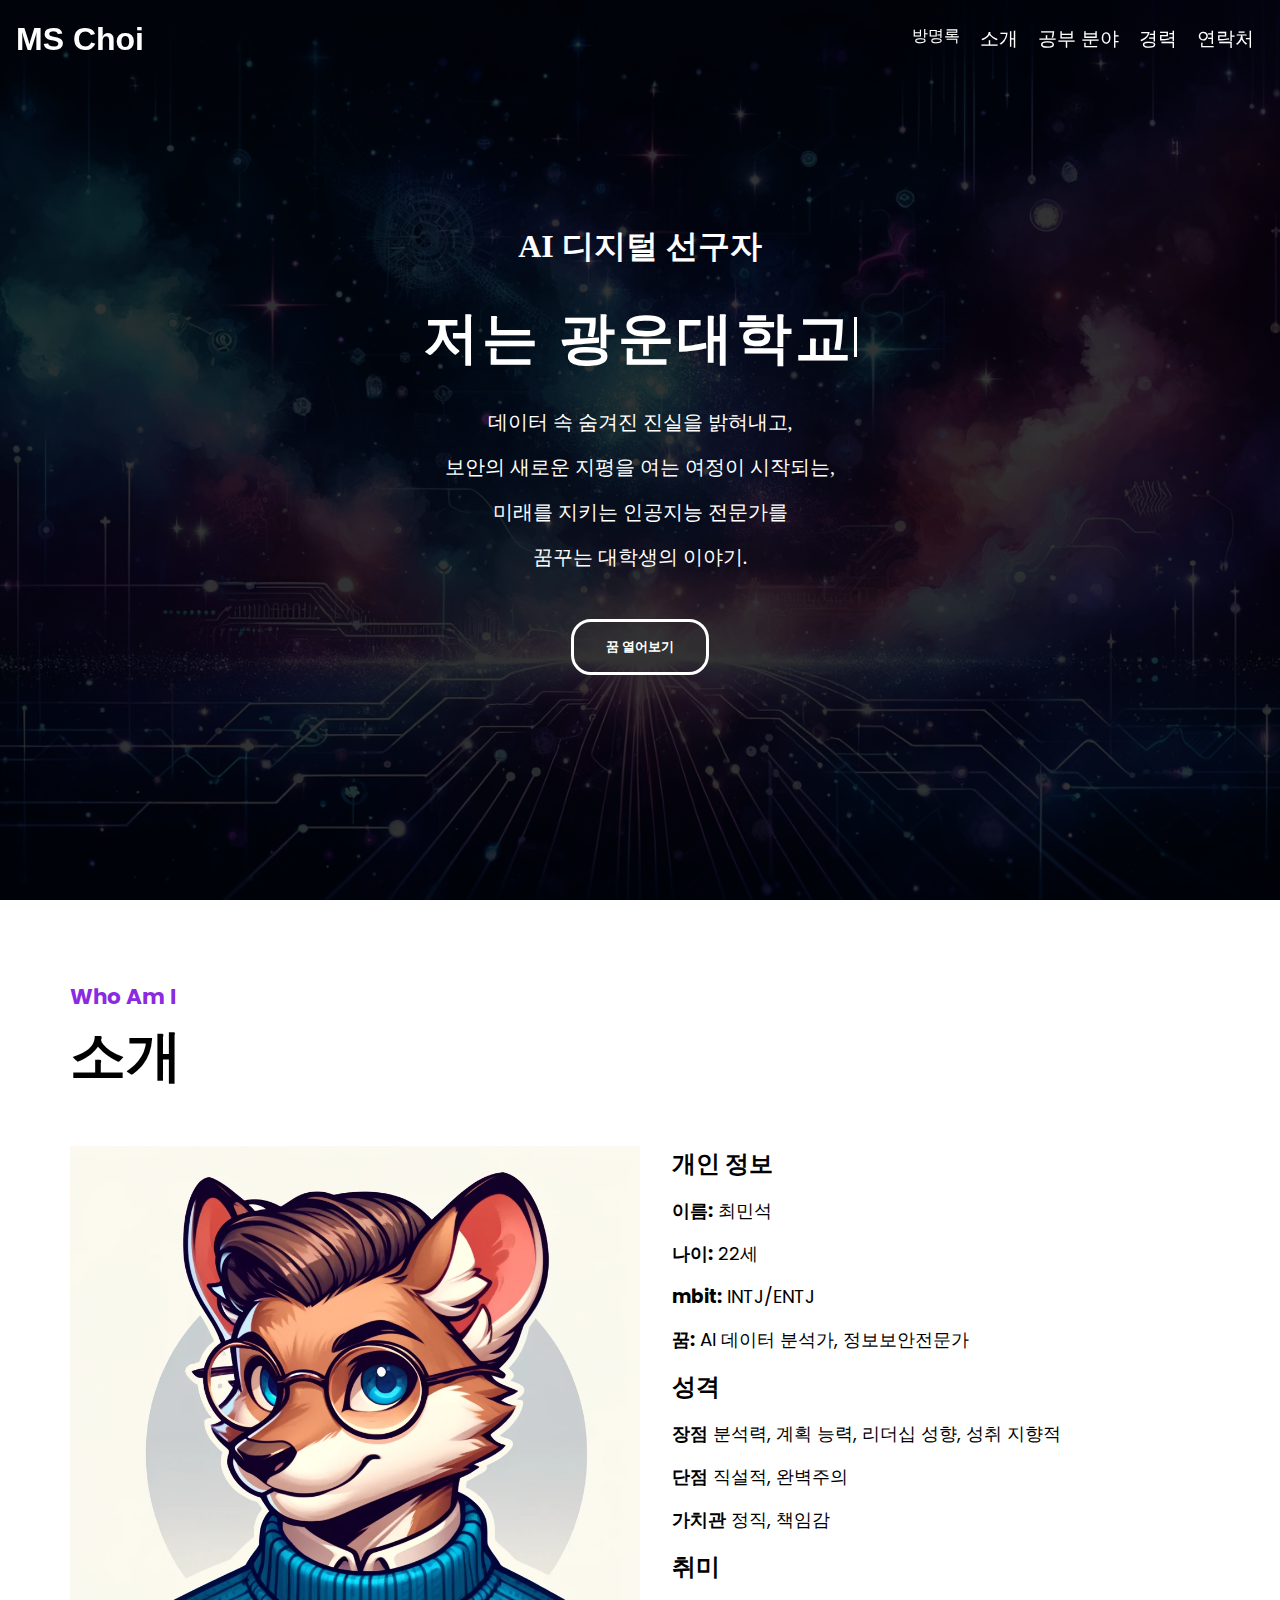
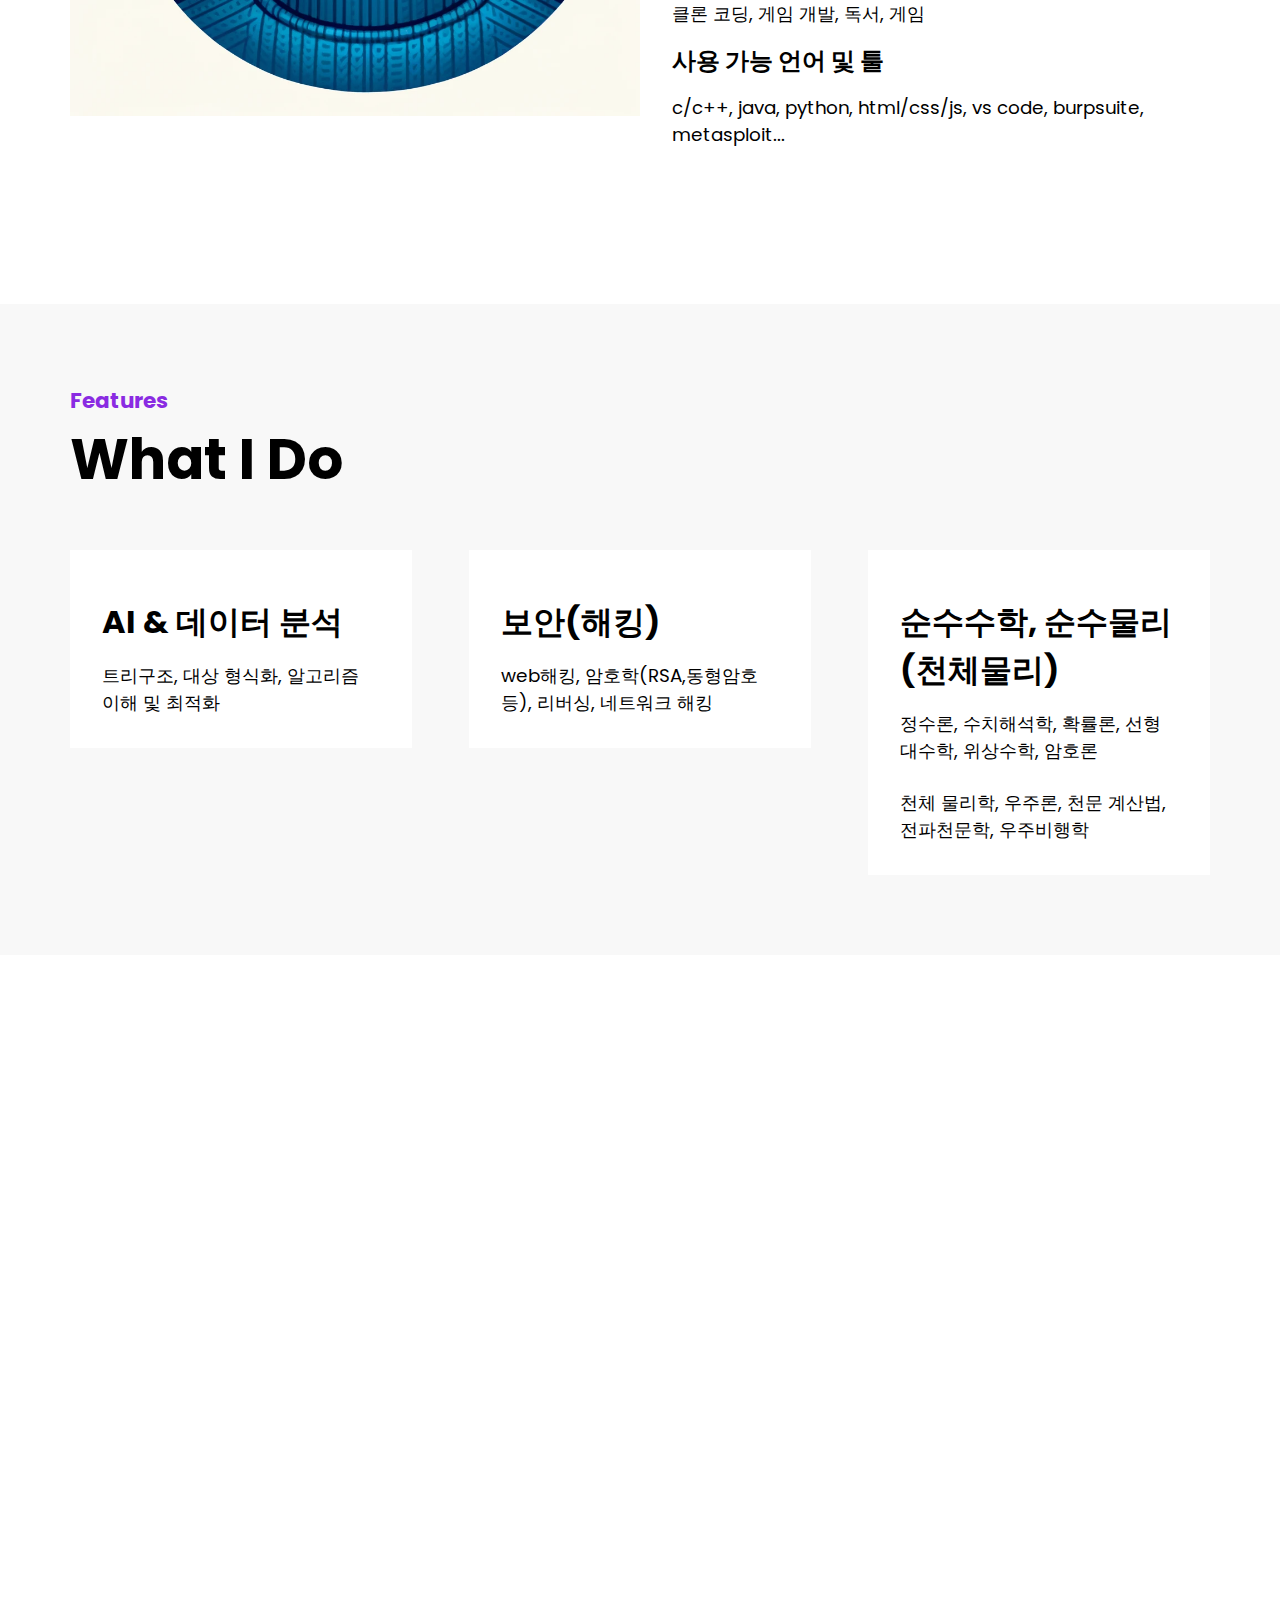
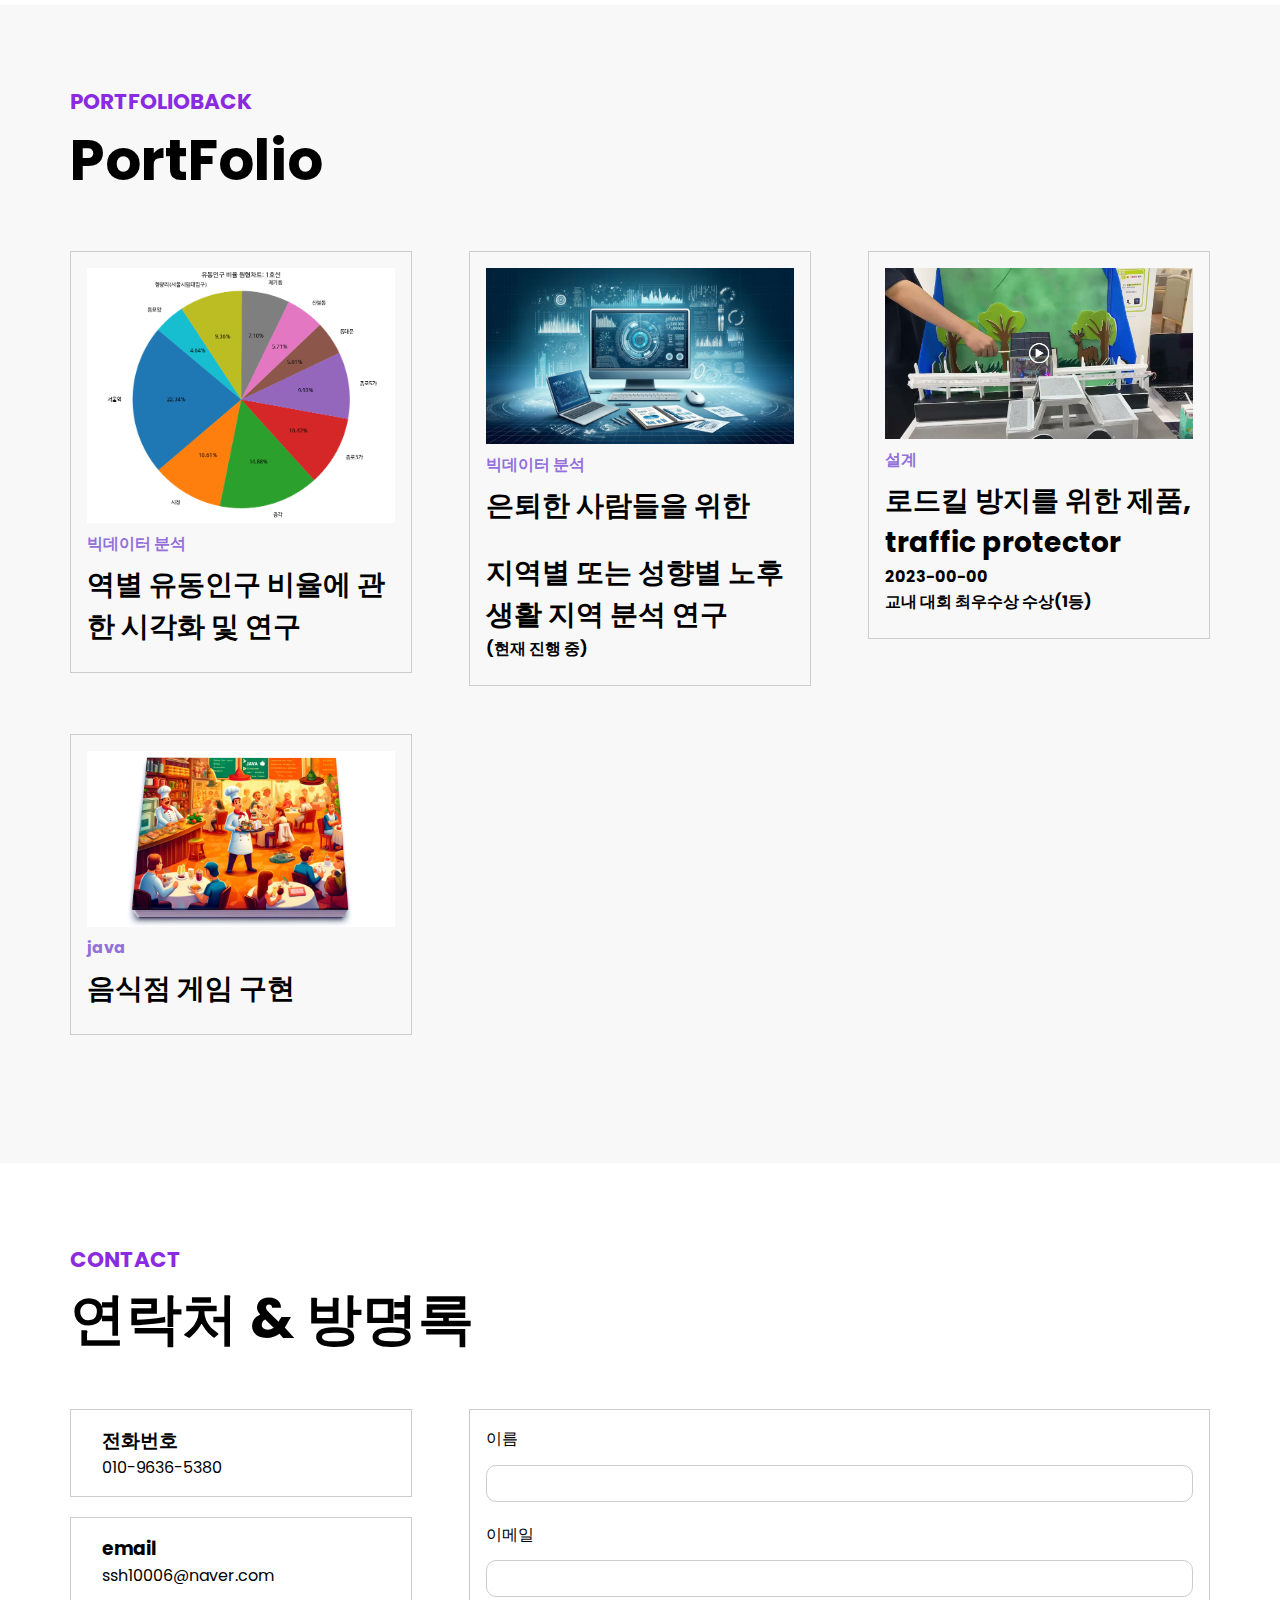
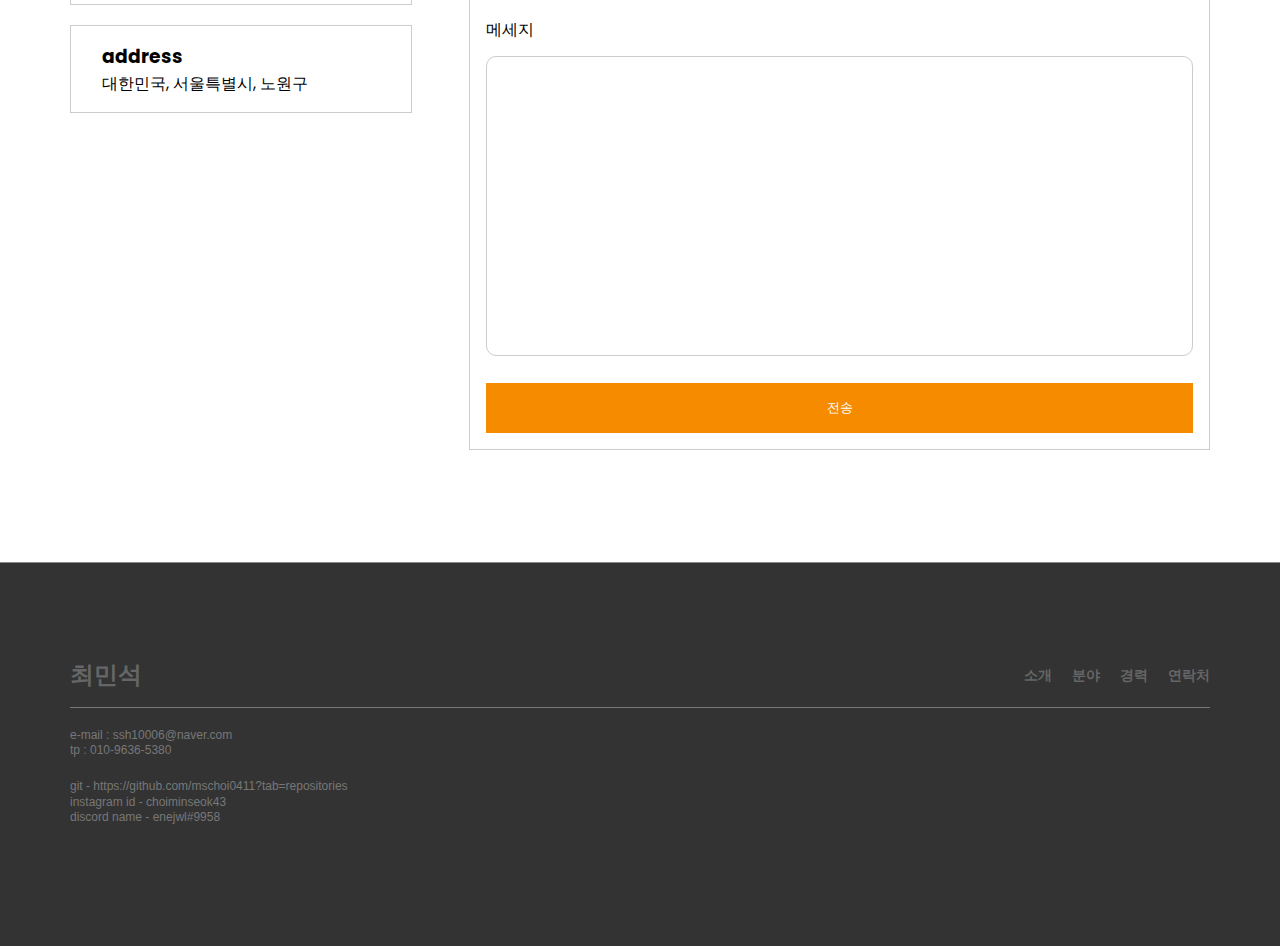
==== commit 3b37de5f: "Add files via upload" ====
--- a/end/index.html
+++ b/end/index.html
@@ -1,5 +1,5 @@
 <!DOCTYPE html>
-<html lang="zxx">
+<html lang="ko">
 <head>
   <meta charset="UTF-8">
   <meta http-equiv="X-UA-Compatible" content="IE=edge">
@@ -199,7 +199,7 @@
     <div class="container">
       <div class="title">
         <h4>CONTACT</h4>
-        <h2>연락처</h2>
+        <h2>연락처 & 방명록</h2>
       </div>
       <div class="contact-me">
         <div class="left">
@@ -280,4 +280,4 @@
   <!-- script 태그는 수정하지 않습니다. -->
   <script src="script.js"></script>
 </body>
-</html>
+</html>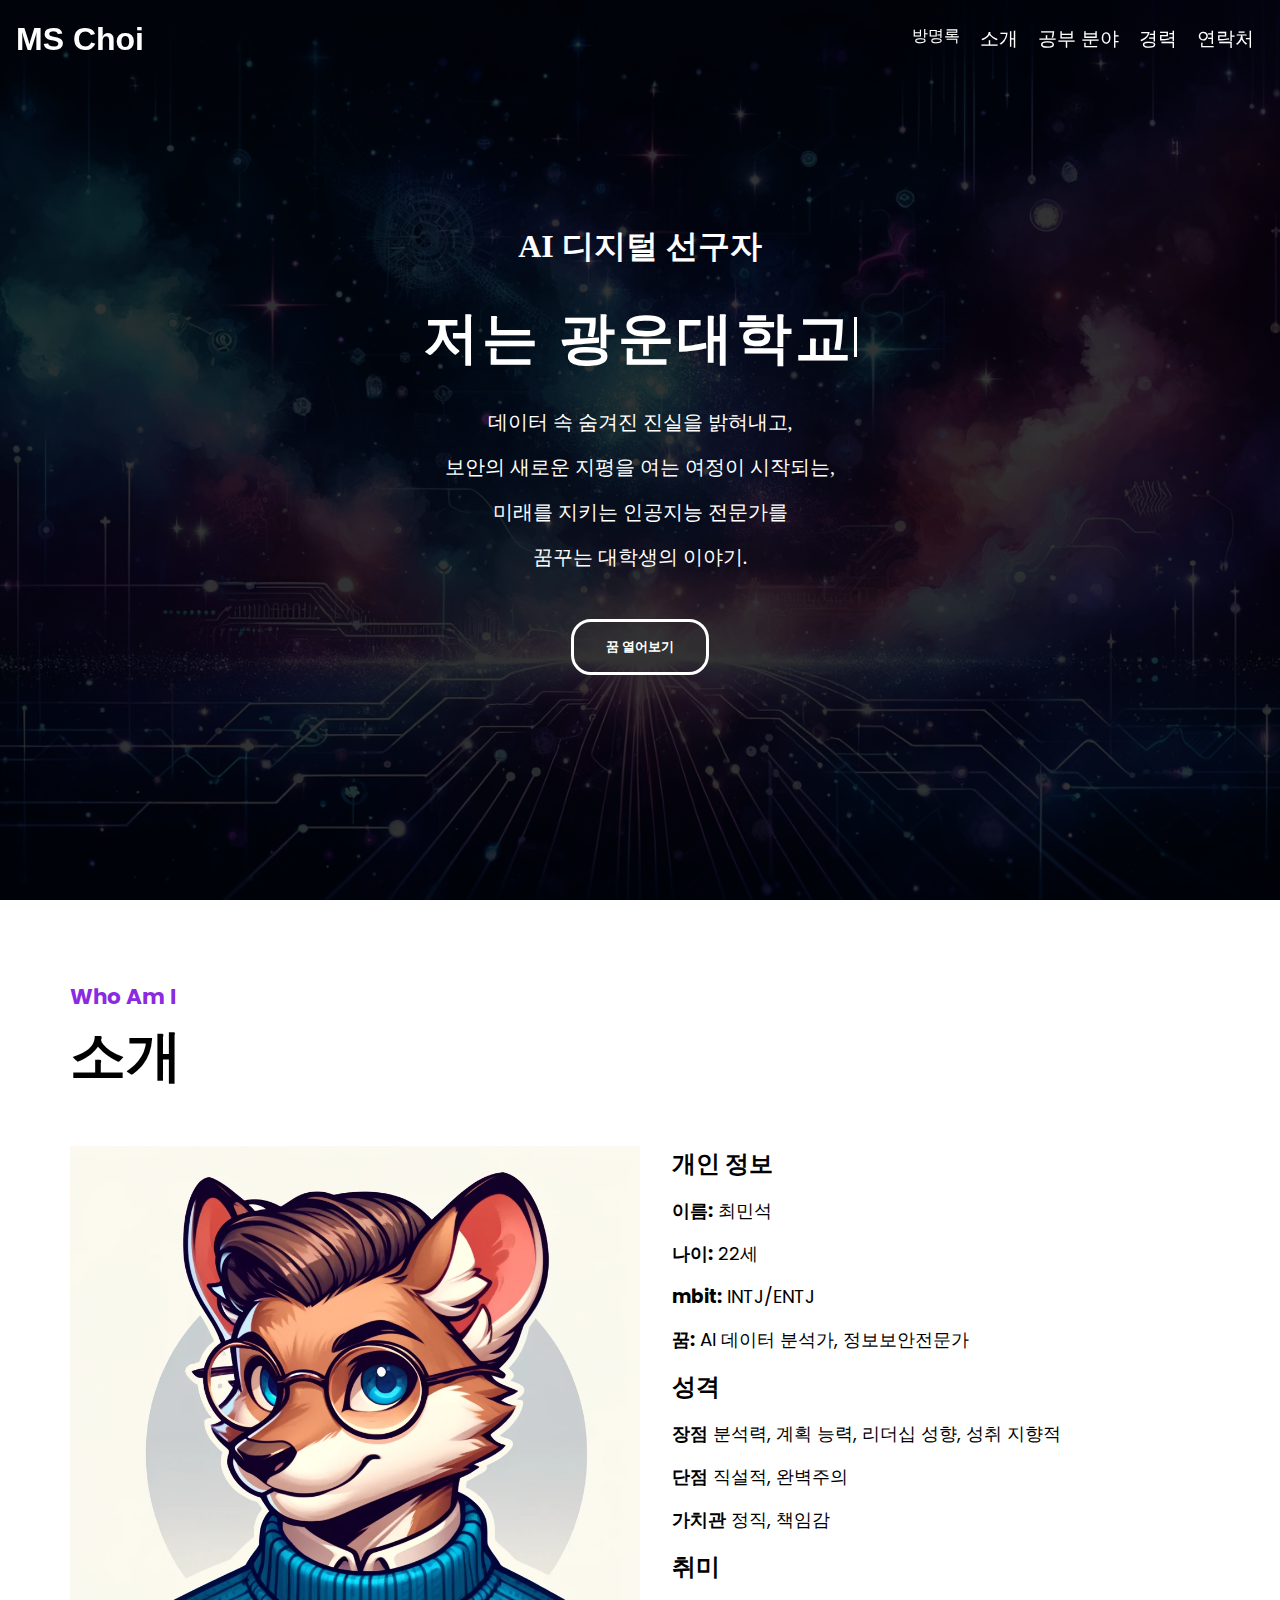
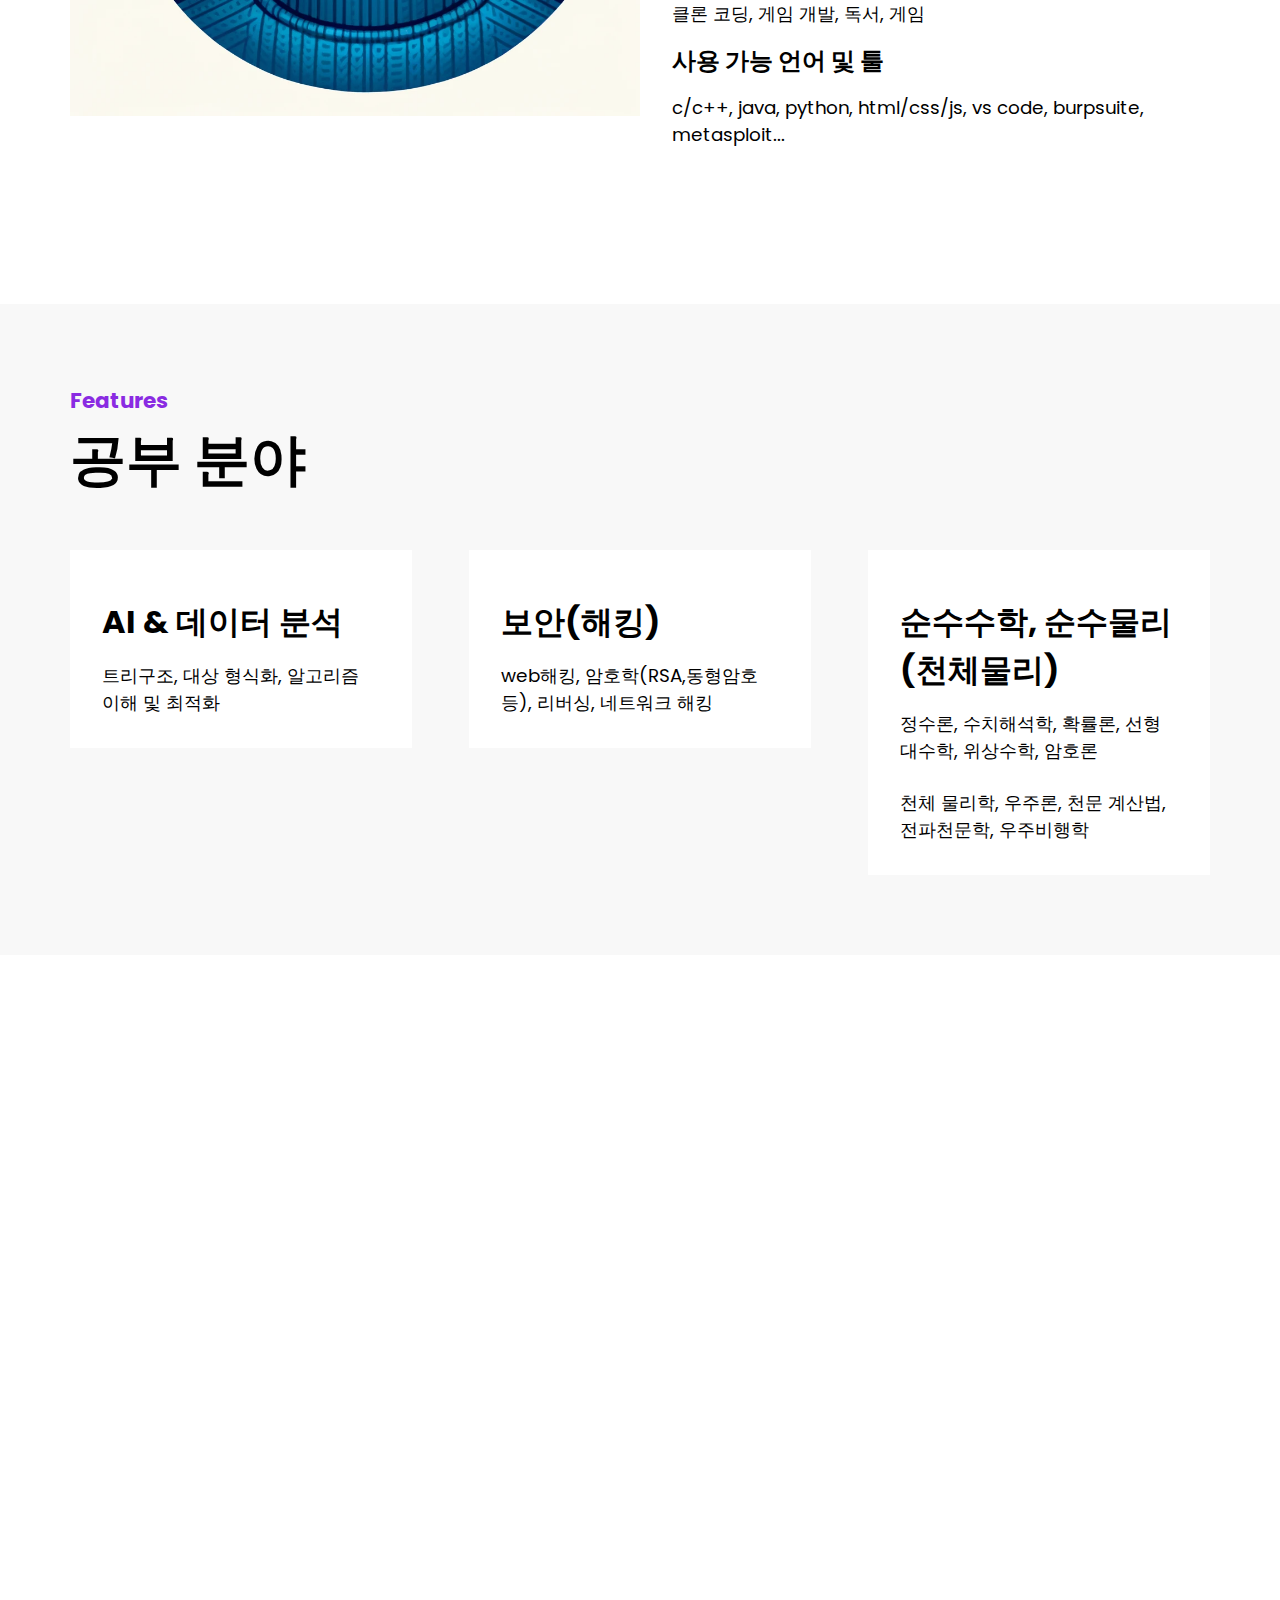
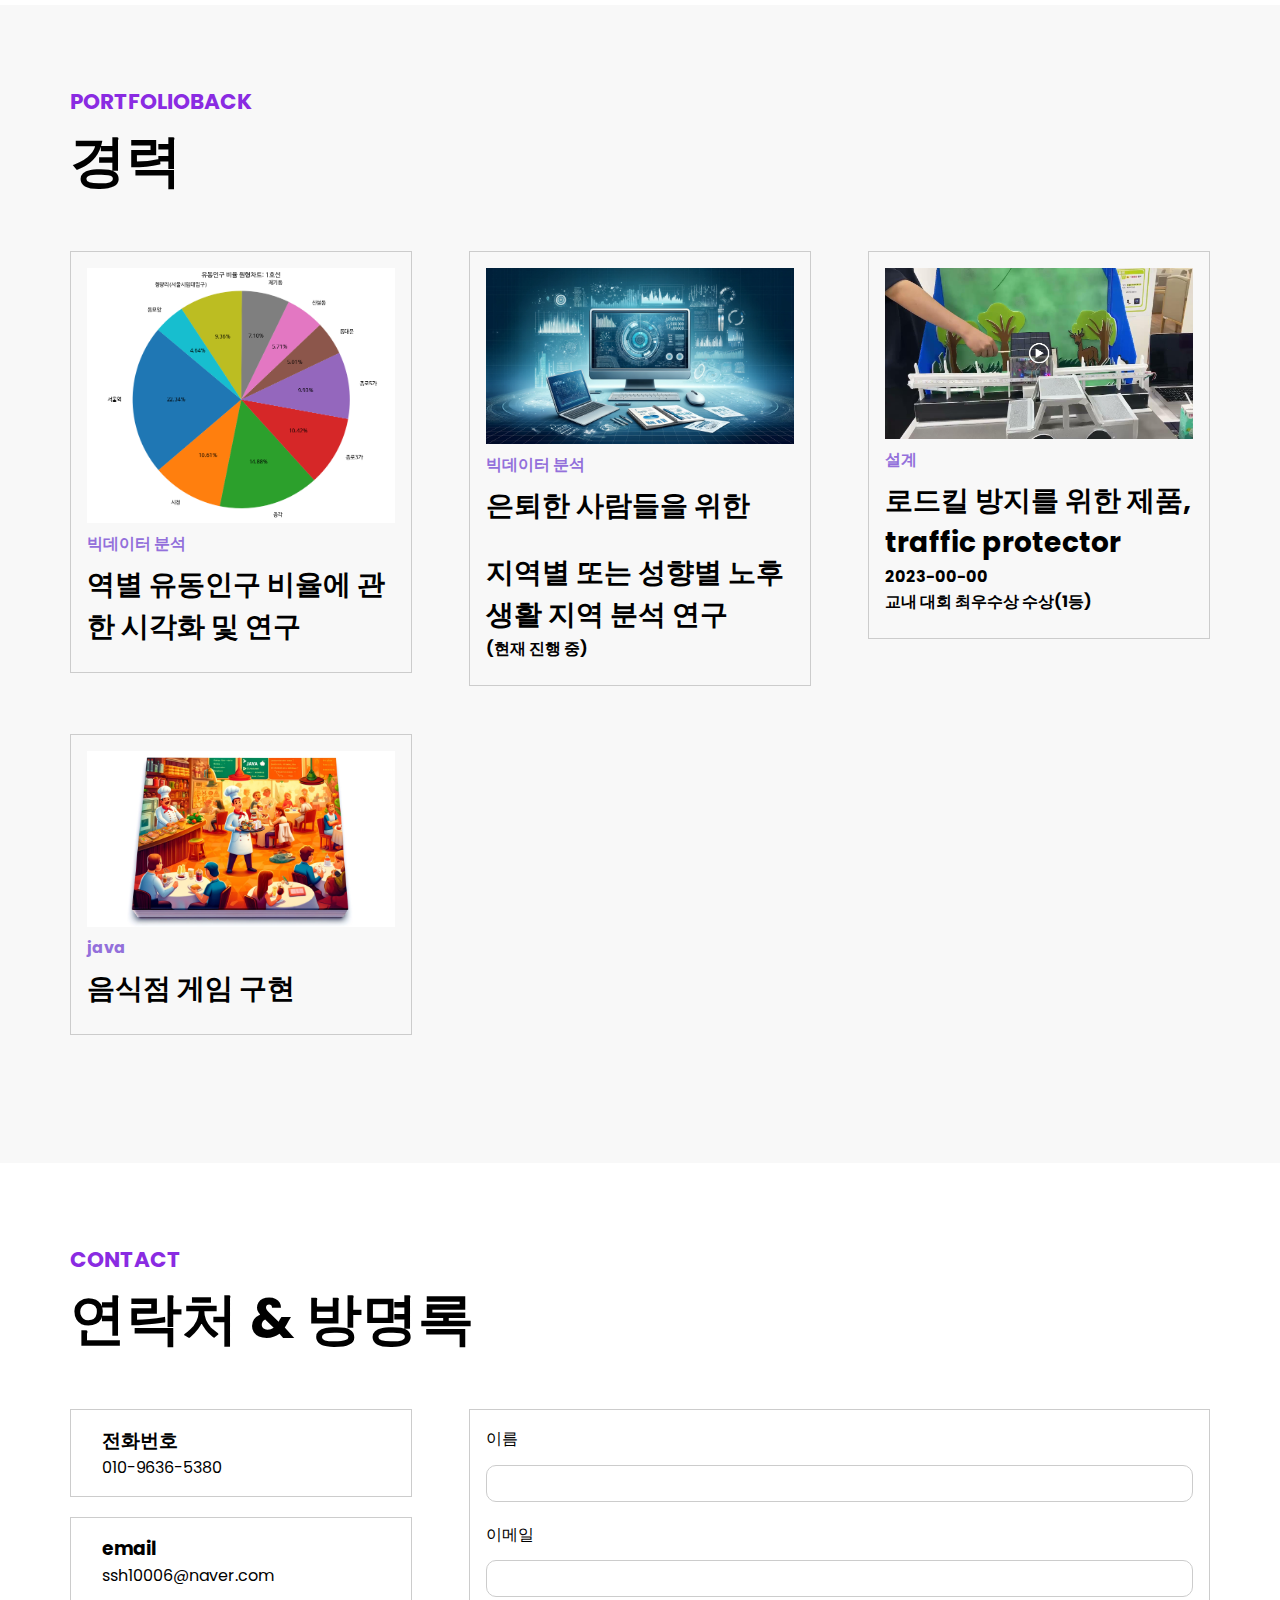
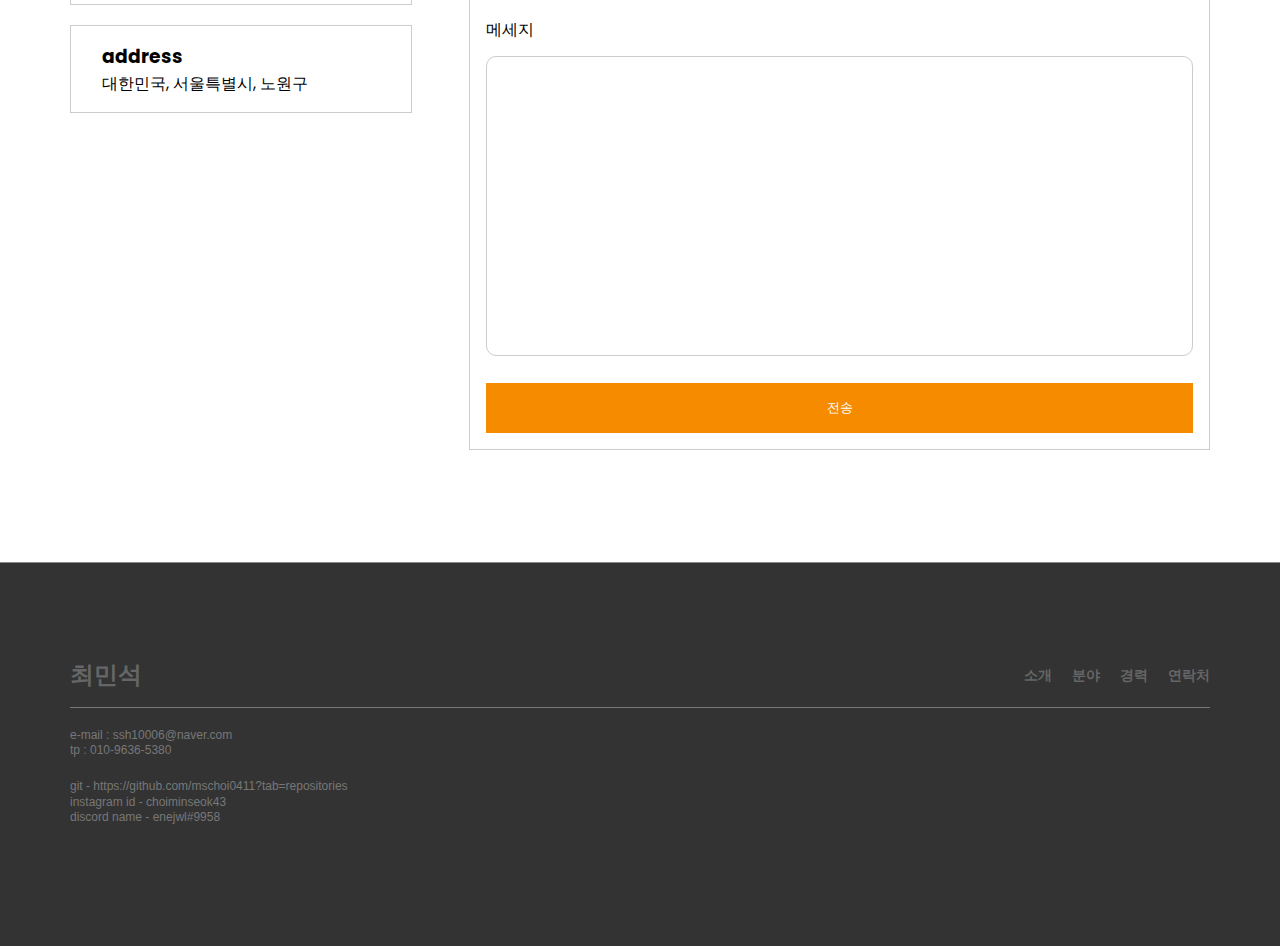
==== commit bbcdd9a5: "Update index.html" ====
--- a/end/index.html
+++ b/end/index.html
@@ -113,7 +113,7 @@
     <div class="container">
       <div class="title">
         <h4>Features</h4>
-        <h2>What I Do</h2>
+        <h2>공부 분야</h2>
       </div>
       <div class="do-me">                       
         <div class="do-inner" onclick="showTooltip(this, '','data-analysis')">
@@ -155,7 +155,7 @@
     <div class="container">
       <div class="title">
         <h4>PORTFOLIOBACK</h4>
-        <h2>PortFolio</h2>
+        <h2>경력</h2>
       </div>
       <div class="portfolio-me">
         <div class="portfolio-inner">
@@ -280,4 +280,4 @@
   <!-- script 태그는 수정하지 않습니다. -->
   <script src="script.js"></script>
 </body>
-</html>+</html>
